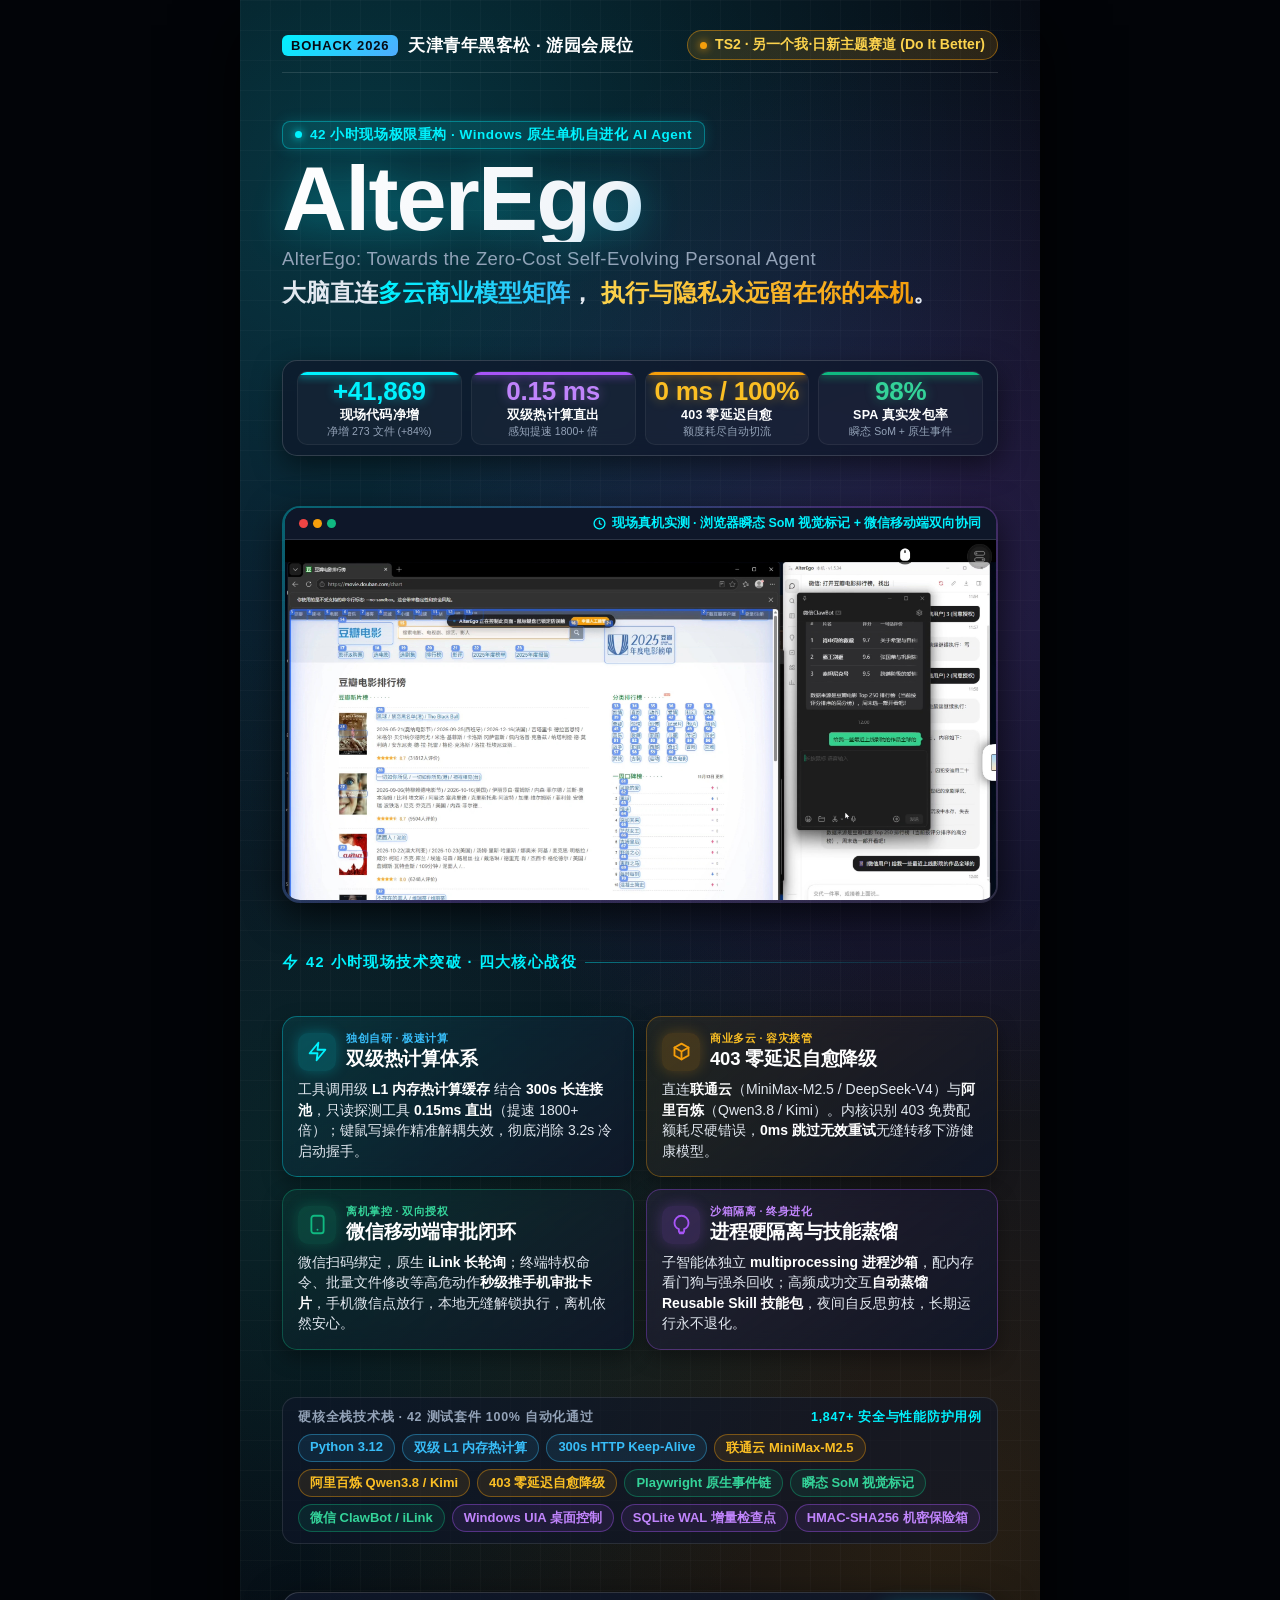
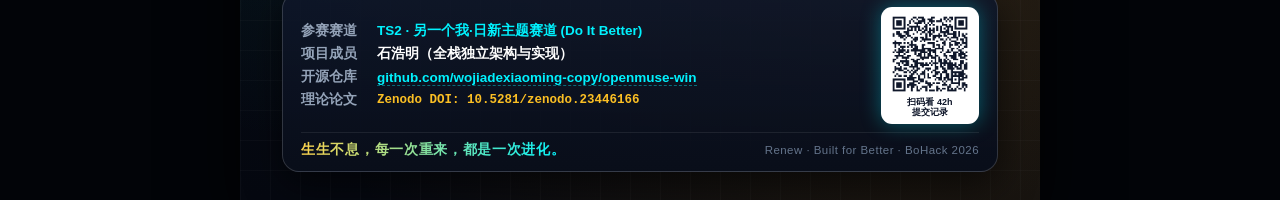
==== ui-redesign/x展架/X展架-AlterEgo.html @ 8a271704 "feat(ui): 展架主视觉替换为现场真机多窗实测图（SoM视觉标记+微信ClawBot）" ====
<!DOCTYPE html>
<html lang="zh-CN">
<head>
<meta charset="UTF-8">
<meta name="viewport" content="width=device-width, initial-scale=1">
<title>AlterEgo · BoHack 2026 X 展架（80×180cm 极客极光高亮版）</title>
<link rel="icon" href="data:image/svg+xml,<svg xmlns='http://www.w3.org/2000/svg' viewBox='0 0 24 24'><rect width='24' height='24' rx='6' fill='%2300F2FE'/><text x='12' y='17' font-size='14' font-family='sans-serif' font-weight='800' fill='%23070B14' text-anchor='middle'>A</text></svg>">
<style>
  :root {
    /* 核心夜幕与极光背景体系 */
    --bg-deep: #070B14;
    --bg-card: rgba(15, 23, 42, 0.75);
    
    /* 强冲击主题色 */
    --cyan: #00F2FE;
    --blue: #38BDF8;
    --indigo: #6366F1;
    --violet: #A855F7;
    --emerald: #10B981;
    --amber: #F59E0B;
    
    /* 文字层次 */
    --text-white: #FFFFFF;
    --text-silver: #E2E8F0;
    --text-muted: #94A3B8;
    --text-faint: #64748B;
    
    /* 边框与光效 */
    --border-glass: rgba(255, 255, 255, 0.12);
  }

  * { margin:0; padding:0; box-sizing:border-box; }
  html, body { height:100%; }
  body {
    font-family: -apple-system, BlinkMacSystemFont, "Segoe UI", "PingFang SC", "Hiragino Sans GB", "Microsoft YaHei", sans-serif;
    background: #020408;
    color: var(--text-white);
    display: flex;
    justify-content: center;
    align-items: flex-start;
    -webkit-font-smoothing: antialiased;
  }

  /* 成品标准展架尺寸：80cm × 180cm (10px/cm => 800×1800px) */
  .poster {
    width: 800px;
    height: 1800px;
    background: radial-gradient(circle at 15% 10%, rgba(0, 242, 254, 0.18) 0%, transparent 40%),
                radial-gradient(circle at 85% 32%, rgba(168, 85, 247, 0.18) 0%, transparent 40%),
                radial-gradient(circle at 12% 65%, rgba(16, 185, 129, 0.14) 0%, transparent 42%),
                radial-gradient(circle at 88% 85%, rgba(245, 158, 11, 0.14) 0%, transparent 38%),
                linear-gradient(180deg, #070B14 0%, #0B1222 35%, #080D1A 70%, #050810 100%);
    display: flex;
    flex-direction: column;
    padding: 30px 42px 28px;
    position: relative;
    overflow: hidden;
    box-shadow: 0 25px 60px rgba(0, 0, 0, 0.85);
  }

  /* 极客网格纹理底纹 */
  .poster::before {
    content: "";
    position: absolute;
    top: 0; left: 0; right: 0; bottom: 0;
    background-image: 
      linear-gradient(rgba(255, 255, 255, 0.025) 1px, transparent 1px),
      linear-gradient(90deg, rgba(255, 255, 255, 0.025) 1px, transparent 1px);
    background-size: 30px 30px;
    pointer-events: none;
    z-index: 1;
  }

  .content-layer {
    position: relative;
    z-index: 2;
    display: flex;
    flex-direction: column;
    height: 100%;
    justify-content: space-between;
  }

  /* ===== 1. 顶部活动荣誉条 ===== */
  .topbar {
    display: flex;
    justify-content: space-between;
    align-items: center;
    padding-bottom: 12px;
    border-bottom: 1px solid rgba(255, 255, 255, 0.12);
    flex: none;
  }
  .topbar .event-badge {
    display: flex;
    align-items: center;
    gap: 10px;
    flex-wrap: nowrap;
  }
  .event-logo-box {
    background: linear-gradient(135deg, #00F2FE, #4FACFE);
    color: #070B14;
    font-weight: 900;
    font-size: 13px;
    padding: 3px 9px;
    border-radius: 6px;
    letter-spacing: 0.06em;
    flex: none;
  }
  .event-name {
    font-size: 17px;
    font-weight: 700;
    color: var(--text-white);
    letter-spacing: 0.03em;
    white-space: nowrap;
  }
  .track-pill {
    display: flex;
    align-items: center;
    gap: 8px;
    background: rgba(245, 158, 11, 0.15);
    border: 1px solid rgba(245, 158, 11, 0.45);
    padding: 5px 12px;
    border-radius: 999px;
    font-size: 14px;
    font-weight: 600;
    color: #FCD34D;
    white-space: nowrap;
  }
  .track-pill .dot {
    width: 7px;
    height: 7px;
    border-radius: 50%;
    background: #F59E0B;
    box-shadow: 0 0 8px #F59E0B;
    flex: none;
  }

  /* ===== 2. Hero 醒目标题区 ===== */
  .hero {
    padding: 12px 0 8px;
    flex: none;
  }
  .tagline-eyebrow {
    display: inline-flex;
    align-items: center;
    gap: 8px;
    background: rgba(0, 242, 254, 0.12);
    border: 1px solid rgba(0, 242, 254, 0.35);
    padding: 4px 12px;
    border-radius: 8px;
    font-size: 13.5px;
    font-weight: 700;
    color: var(--cyan);
    letter-spacing: 0.04em;
    margin-bottom: 8px;
    box-shadow: 0 0 14px rgba(0, 242, 254, 0.15);
  }
  .tagline-eyebrow .pulse {
    width: 7px;
    height: 7px;
    border-radius: 50%;
    background: var(--cyan);
    box-shadow: 0 0 8px var(--cyan);
    animation: blink 2s infinite;
  }
  @keyframes blink {
    0%, 100% { opacity: 1; transform: scale(1); }
    50% { opacity: 0.4; transform: scale(0.85); }
  }

  .main-title {
    font-size: 90px;
    font-weight: 900;
    line-height: 0.95;
    letter-spacing: -0.02em;
    background: linear-gradient(135deg, #FFFFFF 0%, #F1F5F9 45%, #38BDF8 75%, #00F2FE 100%);
    -webkit-background-clip: text;
    -webkit-text-fill-color: transparent;
    filter: drop-shadow(0 4px 18px rgba(0, 242, 254, 0.30));
  }
  .subtitle-en {
    margin-top: 6px;
    font-size: 18.5px;
    color: var(--text-muted);
    font-weight: 500;
    letter-spacing: 0.02em;
  }
  .hero-claim {
    margin-top: 8px;
    font-size: 23.5px;
    line-height: 1.35;
    font-weight: 700;
    color: var(--text-silver);
  }
  .hero-claim strong {
    background: linear-gradient(90deg, #00F2FE, #38BDF8);
    -webkit-background-clip: text;
    -webkit-text-fill-color: transparent;
  }
  .hero-claim em {
    font-style: normal;
    background: linear-gradient(90deg, #FCD34D, #F59E0B);
    -webkit-background-clip: text;
    -webkit-text-fill-color: transparent;
  }

  /* ===== 3. 42小时核心硬核指标看板 (DO IT BETTER) ===== */
  .metric-board {
    margin: 6px 0 12px;
    background: rgba(15, 23, 42, 0.70);
    backdrop-filter: blur(12px);
    border: 1px solid rgba(255, 255, 255, 0.15);
    border-radius: 15px;
    padding: 10px 14px;
    display: grid;
    grid-template-columns: repeat(4, 1fr);
    gap: 9px;
    box-shadow: 0 10px 28px rgba(0, 0, 0, 0.5);
    flex: none;
  }
  .metric-item {
    display: flex;
    flex-direction: column;
    align-items: center;
    text-align: center;
    padding: 5px 3px;
    border-radius: 10px;
    background: rgba(255, 255, 255, 0.03);
    border: 1px solid rgba(255, 255, 255, 0.06);
    position: relative;
    overflow: hidden;
  }
  .metric-item::before {
    content: "";
    position: absolute;
    top: 0; left: 0; right: 0; height: 3px;
  }
  .metric-item.c1::before { background: var(--cyan); box-shadow: 0 0 10px var(--cyan); }
  .metric-item.c2::before { background: var(--violet); box-shadow: 0 0 10px var(--violet); }
  .metric-item.c3::before { background: var(--amber); box-shadow: 0 0 10px var(--amber); }
  .metric-item.c4::before { background: var(--emerald); box-shadow: 0 0 10px var(--emerald); }

  .metric-val {
    font-size: 26px;
    font-weight: 900;
    line-height: 1.1;
    letter-spacing: -0.01em;
  }
  .metric-item.c1 .metric-val { color: #00F2FE; text-shadow: 0 0 12px rgba(0,242,254,0.4); }
  .metric-item.c2 .metric-val { color: #C084FC; text-shadow: 0 0 12px rgba(192,132,252,0.4); }
  .metric-item.c3 .metric-val { color: #FBBF24; text-shadow: 0 0 12px rgba(251,191,36,0.4); }
  .metric-item.c4 .metric-val { color: #34D399; text-shadow: 0 0 12px rgba(52,211,153,0.4); }

  .metric-lbl {
    font-size: 12.5px;
    font-weight: 700;
    color: var(--text-white);
    margin-top: 2px;
    letter-spacing: 0.02em;
  }
  .metric-sub {
    font-size: 10.5px;
    color: var(--text-muted);
    margin-top: 1px;
  }

  /* ===== 4. 高保真真机实测工作台展区 ===== */
  .shot-wrap {
    margin: 2px 0 14px;
    background: linear-gradient(135deg, rgba(0, 242, 254, 0.3) 0%, rgba(168, 85, 247, 0.25) 50%, rgba(255, 255, 255, 0.10) 100%);
    border-radius: 18px;
    padding: 2.5px;
    box-shadow: 0 12px 36px rgba(0, 0, 0, 0.7);
    flex: none;
  }
  .shot-inner {
    background: #090E1D;
    border-radius: 15px;
    overflow: hidden;
    position: relative;
  }
  .shot-header {
    background: rgba(15, 23, 42, 0.96);
    padding: 7px 14px;
    display: flex;
    justify-content: space-between;
    align-items: center;
    border-bottom: 1px solid rgba(255, 255, 255, 0.12);
  }
  .shot-dots {
    display: flex;
    gap: 5px;
  }
  .shot-dot {
    width: 9px;
    height: 9px;
    border-radius: 50%;
  }
  .shot-dot.r { background: #EF4444; }
  .shot-dot.y { background: #F59E0B; }
  .shot-dot.g { background: #10B981; }
  .shot-status-badge {
    font-size: 12.5px;
    font-weight: 700;
    color: var(--cyan);
    display: flex;
    align-items: center;
    gap: 6px;
  }
  .shot-img {
    width: 100%;
    max-height: 360px;
    object-fit: cover;
    object-position: center top;
    display: block;
  }

  /* ===== 5. 核心四大能力矩阵（多色彩高对比高亮卡片） ===== */
  .section-tag {
    font-size: 14.5px;
    font-weight: 800;
    color: var(--cyan);
    letter-spacing: 0.10em;
    text-transform: uppercase;
    display: flex;
    align-items: center;
    gap: 8px;
    margin-bottom: 9px;
    flex: none;
  }
  .section-tag::after {
    content: "";
    flex: 1;
    height: 1px;
    background: linear-gradient(90deg, rgba(0, 242, 254, 0.4), transparent);
  }

  .grid {
    display: grid;
    grid-template-columns: 1fr 1fr;
    gap: 12px;
    margin-bottom: 12px;
    flex: none;
  }
  .card {
    background: var(--bg-card);
    backdrop-filter: blur(10px);
    border-radius: 15px;
    padding: 15px 15px;
    display: flex;
    flex-direction: column;
    position: relative;
    border: 1px solid var(--border-glass);
    box-shadow: 0 8px 20px rgba(0, 0, 0, 0.35);
  }
  
  /* 四大卡片独立专属光效与强调色 */
  .card.card-cyan {
    border-color: rgba(0, 242, 254, 0.35);
    background: linear-gradient(145deg, rgba(0, 242, 254, 0.08) 0%, rgba(15, 23, 42, 0.85) 100%);
  }
  .card.card-amber {
    border-color: rgba(245, 158, 11, 0.35);
    background: linear-gradient(145deg, rgba(245, 158, 11, 0.08) 0%, rgba(15, 23, 42, 0.85) 100%);
  }
  .card.card-emerald {
    border-color: rgba(16, 185, 129, 0.35);
    background: linear-gradient(145deg, rgba(16, 185, 129, 0.08) 0%, rgba(15, 23, 42, 0.85) 100%);
  }
  .card.card-violet {
    border-color: rgba(168, 85, 247, 0.35);
    background: linear-gradient(145deg, rgba(168, 85, 247, 0.08) 0%, rgba(15, 23, 42, 0.85) 100%);
  }

  .card-top {
    display: flex;
    align-items: center;
    gap: 10px;
    margin-bottom: 8px;
  }
  .card-icon {
    width: 38px;
    height: 38px;
    border-radius: 10px;
    display: flex;
    align-items: center;
    justify-content: center;
    flex: none;
  }
  .card.card-cyan .card-icon {
    background: rgba(0, 242, 254, 0.16);
    box-shadow: 0 0 14px rgba(0, 242, 254, 0.25);
  }
  .card.card-cyan .card-icon svg { stroke: #00F2FE; }

  .card.card-amber .card-icon {
    background: rgba(245, 158, 11, 0.16);
    box-shadow: 0 0 14px rgba(245, 158, 11, 0.25);
  }
  .card.card-amber .card-icon svg { stroke: #F59E0B; }

  .card.card-emerald .card-icon {
    background: rgba(16, 185, 129, 0.16);
    box-shadow: 0 0 14px rgba(16, 185, 129, 0.25);
  }
  .card.card-emerald .card-icon svg { stroke: #10B981; }

  .card.card-violet .card-icon {
    background: rgba(168, 85, 247, 0.16);
    box-shadow: 0 0 14px rgba(168, 85, 247, 0.25);
  }
  .card.card-violet .card-icon svg { stroke: #A855F7; }

  .card-icon svg {
    width: 21px;
    height: 21px;
    fill: none;
    stroke-width: 2.1;
    stroke-linecap: round;
    stroke-linejoin: round;
  }

  .card-titles {
    display: flex;
    flex-direction: column;
  }
  .card-badge {
    font-size: 10.5px;
    font-weight: 800;
    letter-spacing: 0.05em;
    text-transform: uppercase;
  }
  .card.card-cyan .card-badge { color: #38BDF8; }
  .card.card-amber .card-badge { color: #FBBF24; }
  .card.card-emerald .card-badge { color: #34D399; }
  .card.card-violet .card-badge { color: #C084FC; }

  .card h3 {
    font-size: 18.5px;
    font-weight: 800;
    color: var(--text-white);
    letter-spacing: -0.01em;
  }
  .card p {
    font-size: 14px;
    line-height: 1.46;
    color: var(--text-silver);
  }
  .card p b {
    color: var(--text-white);
    font-weight: 700;
  }

  /* ===== 6. 技术栈多彩微徽章 ===== */
  .stack-box {
    background: rgba(15, 23, 42, 0.60);
    border: 1px solid rgba(255, 255, 255, 0.10);
    border-radius: 14px;
    padding: 11px 15px;
    margin-bottom: 12px;
    flex: none;
  }
  .stack-header {
    font-size: 12.5px;
    font-weight: 700;
    color: var(--text-muted);
    letter-spacing: 0.06em;
    margin-bottom: 8px;
    display: flex;
    justify-content: space-between;
  }
  .stack-header span.tech-highlight {
    color: var(--cyan);
    font-weight: 800;
  }
  .chips {
    display: flex;
    flex-wrap: wrap;
    gap: 7px;
  }
  .chip {
    font-size: 13px;
    font-weight: 700;
    padding: 4px 11px;
    border-radius: 999px;
    border: 1px solid rgba(255, 255, 255, 0.12);
    background: rgba(255, 255, 255, 0.04);
    color: var(--text-silver);
  }
  .chip.c-blue { border-color: rgba(56,189,248,0.4); background: rgba(56,189,248,0.1); color: #38BDF8; }
  .chip.c-amber { border-color: rgba(245,158,11,0.4); background: rgba(245,158,11,0.1); color: #FBBF24; }
  .chip.c-green { border-color: rgba(16,185,129,0.4); background: rgba(16,185,129,0.1); color: #34D399; }
  .chip.c-purple { border-color: rgba(168,85,247,0.4); background: rgba(168,85,247,0.1); color: #C084FC; }

  /* ===== 7. 底部展台信息与现场扫码区 ===== */
  .footer {
    background: linear-gradient(180deg, rgba(15, 23, 42, 0.88) 0%, rgba(9, 14, 26, 0.98) 100%);
    border: 1px solid rgba(255, 255, 255, 0.16);
    border-radius: 17px;
    padding: 14px 18px 12px;
    box-shadow: 0 12px 36px rgba(0, 0, 0, 0.6);
    flex: none;
  }
  .footer-body {
    display: flex;
    justify-content: space-between;
    align-items: center;
    gap: 16px;
  }
  .footer-meta {
    flex: 1;
    display: flex;
    flex-direction: column;
    gap: 5px;
  }
  .meta-row {
    display: flex;
    align-items: center;
    font-size: 13.5px;
  }
  .meta-k {
    width: 76px;
    color: var(--text-muted);
    font-weight: 600;
  }
  .meta-v {
    color: var(--text-white);
    font-weight: 700;
  }
  .meta-v.highlight {
    color: var(--cyan);
  }
  .meta-v a {
    color: var(--cyan);
    text-decoration: none;
    border-bottom: 1px dashed rgba(0, 242, 254, 0.4);
  }
  .meta-v.paper {
    font-family: monospace;
    font-size: 12.5px;
    color: #FBBF24;
  }

  .qr-box {
    width: 98px;
    display: flex;
    flex-direction: column;
    align-items: center;
    background: #FFFFFF;
    padding: 6px;
    border-radius: 11px;
    box-shadow: 0 0 20px rgba(0, 242, 254, 0.35);
    flex: none;
  }
  .qr-box img {
    width: 82px;
    height: 82px;
    display: block;
    object-fit: contain;
  }
  .qr-box span {
    font-size: 9px;
    color: #0F172A;
    font-weight: 800;
    margin-top: 3px;
    text-align: center;
    line-height: 1.1;
  }

  .slogan-banner {
    margin-top: 8px;
    padding-top: 8px;
    border-top: 1px solid rgba(255, 255, 255, 0.08);
    display: flex;
    justify-content: space-between;
    align-items: center;
  }
  .slogan-cn {
    font-size: 14px;
    font-weight: 800;
    background: linear-gradient(90deg, #FCD34D, #00F2FE);
    -webkit-background-clip: text;
    -webkit-text-fill-color: transparent;
    letter-spacing: 0.05em;
  }
  .slogan-en {
    color: var(--text-faint);
    font-size: 11.5px;
    font-weight: 500;
    letter-spacing: 0.04em;
  }

  /* ===== 打印与高精度导出 (80×180cm) ===== */
  @page {
    size: 80cm 180cm;
    margin: 0;
  }
  @media print {
    body { background: #070B14; }
    .poster {
      width: 80cm;
      height: 180cm;
      box-shadow: none;
      -webkit-print-color-adjust: exact;
      print-color-adjust: exact;
    }
  }
</style>
</head>
<body>

  <main class="poster">
    <div class="content-layer">

      <!-- 1. 顶部活动荣誉条 -->
      <header class="topbar">
        <div class="event-badge">
          <div class="event-logo-box">BOHACK 2026</div>
          <div class="event-name">天津青年黑客松 · 游园会展位</div>
        </div>
        <div class="track-pill">
          <div class="dot"></div>
          <span>TS2 · 另一个我·日新主题赛道 (Do It Better)</span>
        </div>
      </header>

      <!-- 2. Hero 标题与强定位区 -->
      <section class="hero">
        <div class="tagline-eyebrow">
          <div class="pulse"></div>
          <span>42 小时现场极限重构 · Windows 原生单机自进化 AI Agent</span>
        </div>
        <h1 class="main-title">AlterEgo</h1>
        <div class="subtitle-en">AlterEgo: Towards the Zero-Cost Self-Evolving Personal Agent</div>
        <p class="hero-claim">
          大脑直连<strong>多云商业模型矩阵</strong>，
          <em>执行与隐私永远留在你的本机</em>。
        </p>
      </section>

      <!-- 3. 42小时核心硬核指标看板 (DO IT BETTER 核心成果) -->
      <section class="metric-board">
        <div class="metric-item c1">
          <div class="metric-val">+41,869</div>
          <div class="metric-lbl">现场代码净增</div>
          <div class="metric-sub">净增 273 文件 (+84%)</div>
        </div>
        <div class="metric-item c2">
          <div class="metric-val">0.15 ms</div>
          <div class="metric-lbl">双级热计算直出</div>
          <div class="metric-sub">感知提速 1800+ 倍</div>
        </div>
        <div class="metric-item c3">
          <div class="metric-val">0 ms / 100%</div>
          <div class="metric-lbl">403 零延迟自愈</div>
          <div class="metric-sub">额度耗尽自动切流</div>
        </div>
        <div class="metric-item c4">
          <div class="metric-val">98%</div>
          <div class="metric-lbl">SPA 真实发包率</div>
          <div class="metric-sub">瞬态 SoM + 原生事件</div>
        </div>
      </section>

      <!-- 4. 高保真真机实测工作台展区（用户指定真机实测大图） -->
      <section class="shot-wrap">
        <div class="shot-inner">
          <div class="shot-header">
            <div class="shot-dots">
              <div class="shot-dot r"></div>
              <div class="shot-dot y"></div>
              <div class="shot-dot g"></div>
            </div>
            <div class="shot-status-badge">
              <svg width="13" height="13" viewBox="0 0 24 24" fill="none" stroke="currentColor" stroke-width="2.5"><circle cx="12" cy="12" r="10"/><path d="M12 6v6l4 2"/></svg>
              <span>现场真机实测 · 浏览器瞬态 SoM 视觉标记 + 微信移动端双向协同</span>
            </div>
          </div>
          <img class="shot-img" src="assets/live_demo.jpg" alt="AlterEgo 现场真机实测录屏：浏览器 SoM 视觉标记与微信协同">
        </div>
      </section>

      <!-- 5. 核心四大能力矩阵（多色彩高对比高亮卡片） -->
      <div class="section-tag">
        <svg width="16" height="16" viewBox="0 0 24 24" fill="none" stroke="currentColor" stroke-width="2.5"><polygon points="13 2 3 14 12 14 11 22 21 10 12 10 13 2"/></svg>
        <span>42 小时现场技术突破 · 四大核心战役</span>
      </div>

      <section class="grid">
        <!-- 卡片 1：极速青蓝 (双级热计算体系) -->
        <div class="card card-cyan">
          <div class="card-top">
            <div class="card-icon">
              <svg viewBox="0 0 24 24"><polygon points="13 2 3 14 12 14 11 22 21 10 12 10 13 2"/></svg>
            </div>
            <div class="card-titles">
              <span class="card-badge">独创自研 · 极速计算</span>
              <h3>双级热计算体系</h3>
            </div>
          </div>
          <p>
            工具调用级 <b>L1 内存热计算缓存</b> 结合 <b>300s 长连接池</b>，只读探测工具 <b>0.15ms 直出</b>（提速 1800+ 倍）；键鼠写操作精准解耦失效，彻底消除 3.2s 冷启动握手。
          </p>
        </div>

        <!-- 卡片 2：琥珀金橙 (多云协同与403自愈) -->
        <div class="card card-amber">
          <div class="card-top">
            <div class="card-icon">
              <svg viewBox="0 0 24 24"><path d="M12 3l8 4.5v9L12 21l-8-4.5v-9L12 3z"/><path d="M12 12l8-4.5M12 12v9M12 12L4 7.5"/></svg>
            </div>
            <div class="card-titles">
              <span class="card-badge">商业多云 · 容灾接管</span>
              <h3>403 零延迟自愈降级</h3>
            </div>
          </div>
          <p>
            直连<b>联通云</b>（MiniMax-M2.5 / DeepSeek-V4）与<b>阿里百炼</b>（Qwen3.8 / Kimi）。内核识别 403 免费配额耗尽硬错误，<b>0ms 跳过无效重试</b>无缝转移下游健康模型。
          </p>
        </div>

        <!-- 卡片 3：翡翠明绿 (微信 ClawBot 移动端审批闭环) -->
        <div class="card card-emerald">
          <div class="card-top">
            <div class="card-icon">
              <svg viewBox="0 0 24 24"><rect x="5" y="2" width="14" height="20" rx="3"/><line x1="12" y1="18" x2="12.01" y2="18"/></svg>
            </div>
            <div class="card-titles">
              <span class="card-badge">离机掌控 · 双向授权</span>
              <h3>微信移动端审批闭环</h3>
            </div>
          </div>
          <p>
            微信扫码绑定，原生 <b>iLink 长轮询</b>；终端特权命令、批量文件修改等高危动作<b>秒级推手机审批卡片</b>，手机微信点放行，本地无缝解锁执行，离机依然安心。
          </p>
        </div>

        <!-- 卡片 4：极光霓紫 (沙箱硬隔离与自进化) -->
        <div class="card card-violet">
          <div class="card-top">
            <div class="card-icon">
              <svg viewBox="0 0 24 24"><path d="M12 2a8 8 0 0 0-8 8c0 3.3 2 6.2 5 7.4V20a1 1 0 0 0 1 1h4a1 1 0 0 0 1-1v-2.6c3-1.2 5-4.1 5-7.4a8 8 0 0 0-8-8z"/><line x1="10" y1="22" x2="14" y2="22"/></svg>
            </div>
            <div class="card-titles">
              <span class="card-badge">沙箱隔离 · 终身进化</span>
              <h3>进程硬隔离与技能蒸馏</h3>
            </div>
          </div>
          <p>
            子智能体独立 <b>multiprocessing 进程沙箱</b>，配内存看门狗与强杀回收；高频成功交互<b>自动蒸馏 Reusable Skill 技能包</b>，夜间自反思剪枝，长期运行永不退化。
          </p>
        </div>
      </section>

      <!-- 6. 技术栈微徽章体系 -->
      <section class="stack-box">
        <div class="stack-header">
          <span>硬核全栈技术栈 · 42 测试套件 100% 自动化通过</span>
          <span class="tech-highlight">1,847+ 安全与性能防护用例</span>
        </div>
        <div class="chips">
          <span class="chip c-blue">Python 3.12</span>
          <span class="chip c-blue">双级 L1 内存热计算</span>
          <span class="chip c-blue">300s HTTP Keep-Alive</span>
          <span class="chip c-amber">联通云 MiniMax-M2.5</span>
          <span class="chip c-amber">阿里百炼 Qwen3.8 / Kimi</span>
          <span class="chip c-amber">403 零延迟自愈降级</span>
          <span class="chip c-green">Playwright 原生事件链</span>
          <span class="chip c-green">瞬态 SoM 视觉标记</span>
          <span class="chip c-green">微信 ClawBot / iLink</span>
          <span class="chip c-purple">Windows UIA 桌面控制</span>
          <span class="chip c-purple">SQLite WAL 增量检查点</span>
          <span class="chip c-purple">HMAC-SHA256 机密保险箱</span>
        </div>
      </section>

      <!-- 7. 底部展台信息与现场扫码区 -->
      <footer class="footer">
        <div class="footer-body">
          <div class="footer-meta">
            <div class="meta-row">
              <div class="meta-k">参赛赛道</div>
              <div class="meta-v highlight">TS2 · 另一个我·日新主题赛道 (Do It Better)</div>
            </div>
            <div class="meta-row">
              <div class="meta-k">项目成员</div>
              <div class="meta-v">石浩明（全栈独立架构与实现）</div>
            </div>
            <div class="meta-row">
              <div class="meta-k">开源仓库</div>
              <div class="meta-v"><a href="https://github.com/wojiadexiaoming-copy/openmuse-win">github.com/wojiadexiaoming-copy/openmuse-win</a></div>
            </div>
            <div class="meta-row">
              <div class="meta-k">理论论文</div>
              <div class="meta-v paper">Zenodo DOI: 10.5281/zenodo.23446166</div>
            </div>
          </div>

          <!-- 评委与现场观众扫码直达 -->
          <div class="qr-box">
            <img src="assets/repo_qr.png" alt="GitHub 仓库二维码">
            <span>扫码看 42h<br>提交记录</span>
          </div>
        </div>

        <div class="slogan-banner">
          <div class="slogan-cn">生生不息，每一次重来，都是一次进化。</div>
          <div class="slogan-en">Renew · Built for Better · BoHack 2026</div>
        </div>
      </footer>

    </div>
  </main>

</body>
</html>
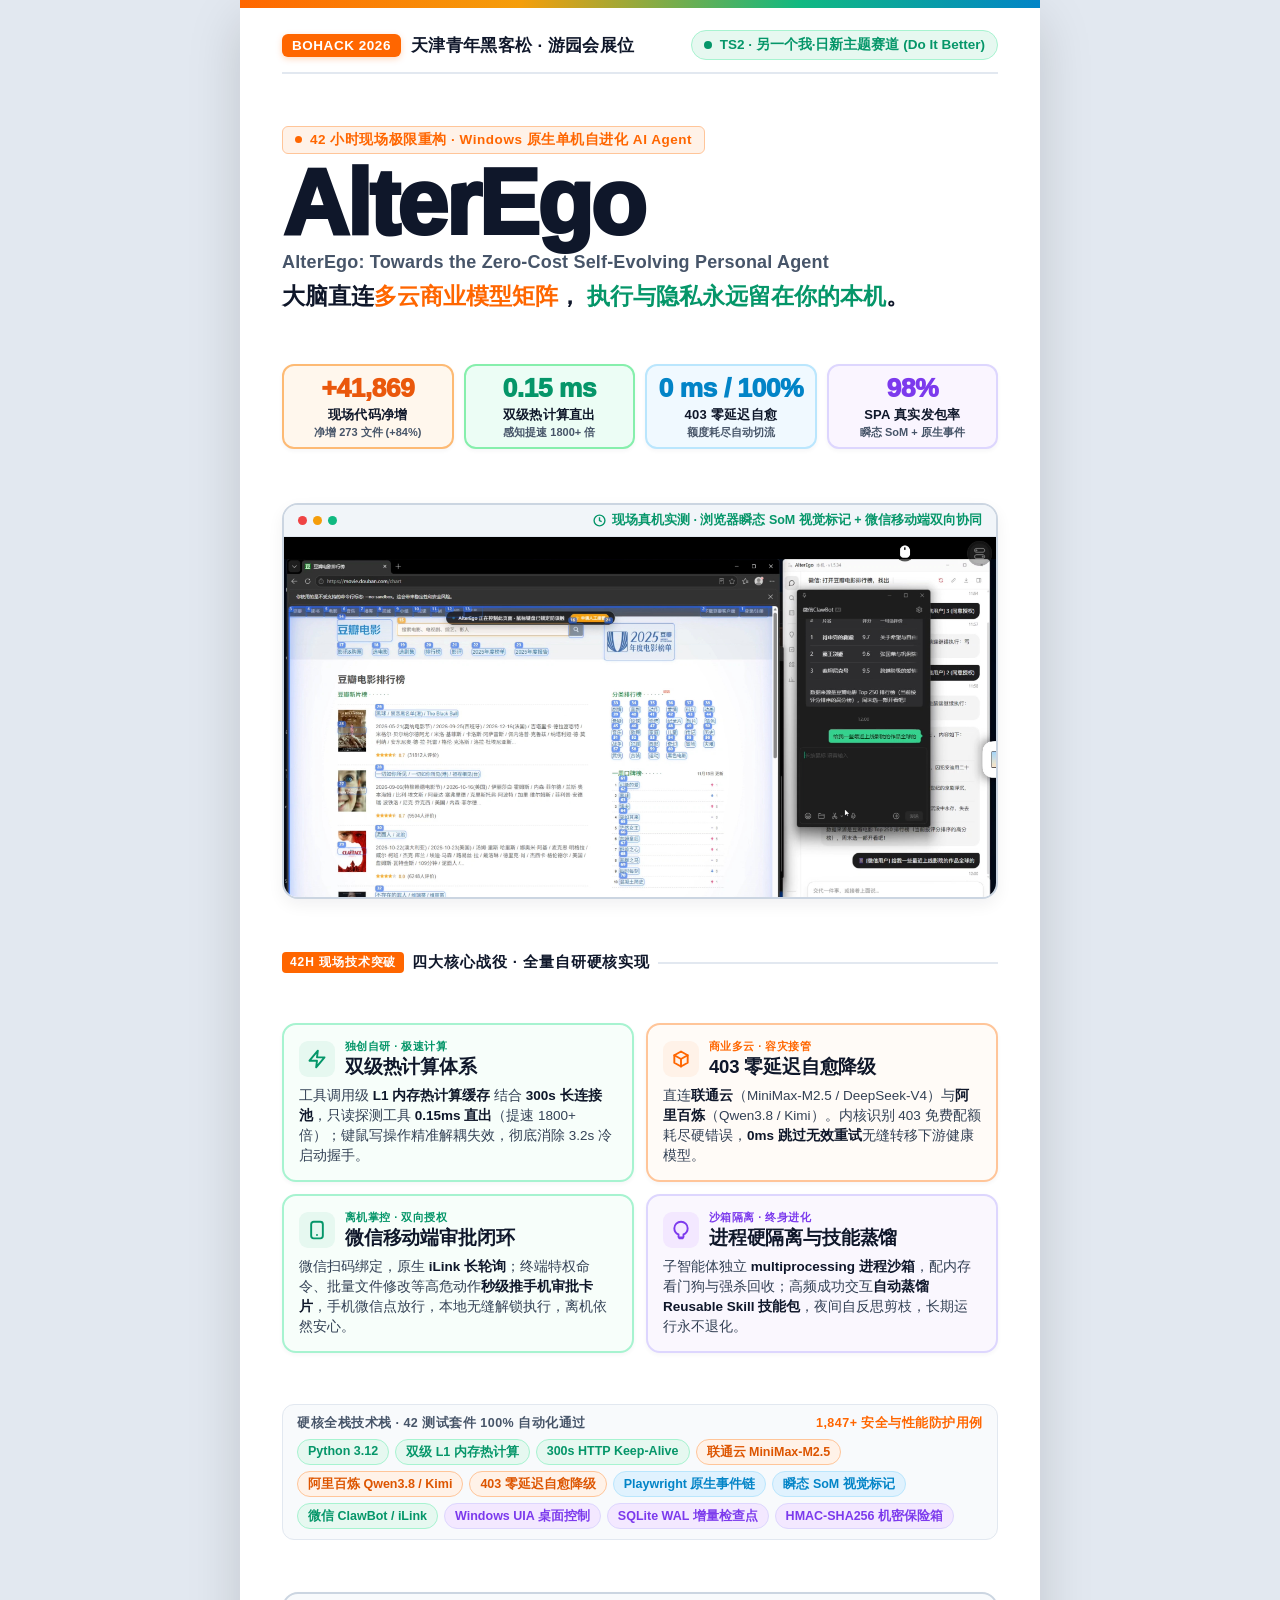
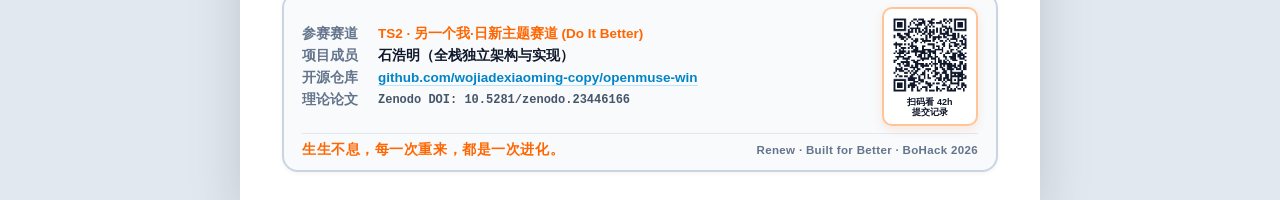
==== commit 8e908352: "feat(ui): 展架重构为纯白底+现场同款亮橙/亮绿高对比明亮配色" ====
--- a/ui-redesign/x展架/X展架-AlterEgo.html
+++ b/ui-redesign/x展架/X展架-AlterEgo.html
@@ -3,38 +3,54 @@
 <head>
 <meta charset="UTF-8">
 <meta name="viewport" content="width=device-width, initial-scale=1">
-<title>AlterEgo · BoHack 2026 X 展架（80×180cm 极客极光高亮版）</title>
-<link rel="icon" href="data:image/svg+xml,<svg xmlns='http://www.w3.org/2000/svg' viewBox='0 0 24 24'><rect width='24' height='24' rx='6' fill='%2300F2FE'/><text x='12' y='17' font-size='14' font-family='sans-serif' font-weight='800' fill='%23070B14' text-anchor='middle'>A</text></svg>">
+<title>AlterEgo · BoHack 2026 X 展架（80×180cm 活力亮色现场展位版）</title>
+<link rel="icon" href="data:image/svg+xml,<svg xmlns='http://www.w3.org/2000/svg' viewBox='0 0 24 24'><rect width='24' height='24' rx='6' fill='%23FF6B00'/><text x='12' y='17' font-size='14' font-family='sans-serif' font-weight='800' fill='white' text-anchor='middle'>A</text></svg>">
 <style>
   :root {
-    /* 核心夜幕与极光背景体系 */
-    --bg-deep: #070B14;
-    --bg-card: rgba(15, 23, 42, 0.75);
+    /* 现场展位活力配色体系（白底 + 亮绿 + 亮橙 + 极高对比度） */
+    --bg-page: #F8FAFC;
+    --bg-card: #FFFFFF;
     
-    /* 强冲击主题色 */
-    --cyan: #00F2FE;
-    --blue: #38BDF8;
-    --indigo: #6366F1;
-    --violet: #A855F7;
-    --emerald: #10B981;
-    --amber: #F59E0B;
+    /* 核心主打色：亮橙 & 亮绿 */
+    --orange: #FF6600;
+    --orange-dark: #DD5500;
+    --orange-soft: #FFF2E8;
+    --orange-border: #FFC599;
     
-    /* 文字层次 */
-    --text-white: #FFFFFF;
-    --text-silver: #E2E8F0;
-    --text-muted: #94A3B8;
-    --text-faint: #64748B;
+    --green: #059669;
+    --green-bright: #10B981;
+    --green-soft: #E6F8F0;
+    --green-border: #A7F3D0;
     
-    /* 边框与光效 */
-    --border-glass: rgba(255, 255, 255, 0.12);
+    --blue: #0284C7;
+    --blue-soft: #E0F2FE;
+    --blue-border: #BAE6FD;
+    
+    --purple: #7C3AED;
+    --purple-soft: #F3E8FF;
+    --purple-border: #DDD6FE;
+    
+    /* 文字对比 */
+    --text-title: #0F172A;
+    --text-body: #334155;
+    --text-secondary: #475569;
+    --text-muted: #64748B;
+    --text-faint: #94A3B8;
+    
+    /* 边框与投影 */
+    --border-light: #E2E8F0;
+    --border-card: #CBD5E1;
+    --shadow-sm: 0 2px 4px rgba(15, 23, 42, 0.04);
+    --shadow-md: 0 6px 16px rgba(15, 23, 42, 0.06);
+    --shadow-lg: 0 12px 28px rgba(15, 23, 42, 0.09);
   }
 
   * { margin:0; padding:0; box-sizing:border-box; }
   html, body { height:100%; }
   body {
     font-family: -apple-system, BlinkMacSystemFont, "Segoe UI", "PingFang SC", "Hiragino Sans GB", "Microsoft YaHei", sans-serif;
-    background: #020408;
-    color: var(--text-white);
+    background: #E2E8F0;
+    color: var(--text-title);
     display: flex;
     justify-content: center;
     align-items: flex-start;
@@ -45,30 +61,23 @@
   .poster {
     width: 800px;
     height: 1800px;
-    background: radial-gradient(circle at 15% 10%, rgba(0, 242, 254, 0.18) 0%, transparent 40%),
-                radial-gradient(circle at 85% 32%, rgba(168, 85, 247, 0.18) 0%, transparent 40%),
-                radial-gradient(circle at 12% 65%, rgba(16, 185, 129, 0.14) 0%, transparent 42%),
-                radial-gradient(circle at 88% 85%, rgba(245, 158, 11, 0.14) 0%, transparent 38%),
-                linear-gradient(180deg, #070B14 0%, #0B1222 35%, #080D1A 70%, #050810 100%);
+    background: #FFFFFF;
     display: flex;
     flex-direction: column;
     padding: 30px 42px 28px;
     position: relative;
     overflow: hidden;
-    box-shadow: 0 25px 60px rgba(0, 0, 0, 0.85);
-  }
-
-  /* 极客网格纹理底纹 */
+    box-shadow: 0 20px 50px rgba(0, 0, 0, 0.15);
+  }
+
+  /* 顶部与底部的明快活力几何色彩饰条 */
   .poster::before {
     content: "";
     position: absolute;
-    top: 0; left: 0; right: 0; bottom: 0;
-    background-image: 
-      linear-gradient(rgba(255, 255, 255, 0.025) 1px, transparent 1px),
-      linear-gradient(90deg, rgba(255, 255, 255, 0.025) 1px, transparent 1px);
-    background-size: 30px 30px;
-    pointer-events: none;
-    z-index: 1;
+    top: 0; left: 0; right: 0;
+    height: 8px;
+    background: linear-gradient(90deg, #FF6600 0%, #F59E0B 35%, #10B981 70%, #0284C7 100%);
+    z-index: 10;
   }
 
   .content-layer {
@@ -80,141 +89,121 @@
     justify-content: space-between;
   }
 
-  /* ===== 1. 顶部活动荣誉条 ===== */
+  /* ===== 1. 顶部活动条（完全对齐现场展会风格） ===== */
   .topbar {
     display: flex;
     justify-content: space-between;
     align-items: center;
     padding-bottom: 12px;
-    border-bottom: 1px solid rgba(255, 255, 255, 0.12);
+    border-bottom: 2px solid var(--border-light);
     flex: none;
   }
   .topbar .event-badge {
     display: flex;
     align-items: center;
     gap: 10px;
-    flex-wrap: nowrap;
   }
   .event-logo-box {
-    background: linear-gradient(135deg, #00F2FE, #4FACFE);
-    color: #070B14;
+    background: var(--orange);
+    color: #FFFFFF;
     font-weight: 900;
-    font-size: 13px;
-    padding: 3px 9px;
+    font-size: 13.5px;
+    padding: 4px 10px;
     border-radius: 6px;
-    letter-spacing: 0.06em;
-    flex: none;
+    letter-spacing: 0.04em;
+    box-shadow: 0 2px 6px rgba(255, 102, 0, 0.25);
   }
   .event-name {
     font-size: 17px;
-    font-weight: 700;
-    color: var(--text-white);
-    letter-spacing: 0.03em;
+    font-weight: 800;
+    color: var(--text-title);
+    letter-spacing: 0.02em;
     white-space: nowrap;
   }
   .track-pill {
     display: flex;
     align-items: center;
     gap: 8px;
-    background: rgba(245, 158, 11, 0.15);
-    border: 1px solid rgba(245, 158, 11, 0.45);
+    background: var(--green-soft);
+    border: 1.5px solid var(--green-border);
     padding: 5px 12px;
     border-radius: 999px;
-    font-size: 14px;
-    font-weight: 600;
-    color: #FCD34D;
+    font-size: 13.5px;
+    font-weight: 800;
+    color: var(--green);
     white-space: nowrap;
   }
   .track-pill .dot {
+    width: 8px;
+    height: 8px;
+    border-radius: 50%;
+    background: var(--green);
+    flex: none;
+  }
+
+  /* ===== 2. Hero 标题区（大字、高对比度） ===== */
+  .hero {
+    padding: 10px 0 6px;
+    flex: none;
+  }
+  .tagline-eyebrow {
+    display: inline-flex;
+    align-items: center;
+    gap: 8px;
+    background: var(--orange-soft);
+    border: 1.5px solid var(--orange-border);
+    padding: 4px 12px;
+    border-radius: 6px;
+    font-size: 13.5px;
+    font-weight: 800;
+    color: var(--orange);
+    letter-spacing: 0.04em;
+    margin-bottom: 6px;
+  }
+  .tagline-eyebrow .badge-dot {
     width: 7px;
     height: 7px;
     border-radius: 50%;
-    background: #F59E0B;
-    box-shadow: 0 0 8px #F59E0B;
-    flex: none;
-  }
-
-  /* ===== 2. Hero 醒目标题区 ===== */
-  .hero {
-    padding: 12px 0 8px;
-    flex: none;
-  }
-  .tagline-eyebrow {
-    display: inline-flex;
-    align-items: center;
-    gap: 8px;
-    background: rgba(0, 242, 254, 0.12);
-    border: 1px solid rgba(0, 242, 254, 0.35);
-    padding: 4px 12px;
-    border-radius: 8px;
-    font-size: 13.5px;
-    font-weight: 700;
-    color: var(--cyan);
-    letter-spacing: 0.04em;
-    margin-bottom: 8px;
-    box-shadow: 0 0 14px rgba(0, 242, 254, 0.15);
-  }
-  .tagline-eyebrow .pulse {
-    width: 7px;
-    height: 7px;
-    border-radius: 50%;
-    background: var(--cyan);
-    box-shadow: 0 0 8px var(--cyan);
-    animation: blink 2s infinite;
-  }
-  @keyframes blink {
-    0%, 100% { opacity: 1; transform: scale(1); }
-    50% { opacity: 0.4; transform: scale(0.85); }
+    background: var(--orange);
   }
 
   .main-title {
-    font-size: 90px;
-    font-weight: 900;
+    font-size: 92px;
+    font-weight: 950;
     line-height: 0.95;
-    letter-spacing: -0.02em;
-    background: linear-gradient(135deg, #FFFFFF 0%, #F1F5F9 45%, #38BDF8 75%, #00F2FE 100%);
-    -webkit-background-clip: text;
-    -webkit-text-fill-color: transparent;
-    filter: drop-shadow(0 4px 18px rgba(0, 242, 254, 0.30));
+    letter-spacing: -0.03em;
+    color: var(--text-title);
   }
   .subtitle-en {
-    margin-top: 6px;
-    font-size: 18.5px;
-    color: var(--text-muted);
-    font-weight: 500;
-    letter-spacing: 0.02em;
+    margin-top: 5px;
+    font-size: 18px;
+    color: var(--text-secondary);
+    font-weight: 600;
+    letter-spacing: 0.01em;
   }
   .hero-claim {
     margin-top: 8px;
-    font-size: 23.5px;
+    font-size: 23px;
     line-height: 1.35;
-    font-weight: 700;
-    color: var(--text-silver);
+    font-weight: 800;
+    color: var(--text-title);
   }
   .hero-claim strong {
-    background: linear-gradient(90deg, #00F2FE, #38BDF8);
-    -webkit-background-clip: text;
-    -webkit-text-fill-color: transparent;
+    color: var(--orange);
+    font-weight: 900;
   }
   .hero-claim em {
     font-style: normal;
-    background: linear-gradient(90deg, #FCD34D, #F59E0B);
-    -webkit-background-clip: text;
-    -webkit-text-fill-color: transparent;
-  }
-
-  /* ===== 3. 42小时核心硬核指标看板 (DO IT BETTER) ===== */
+    color: var(--green);
+    font-weight: 900;
+  }
+
+  /* ===== 3. 42小时核心硬核指标看板 (DO IT BETTER 亮色大色块) ===== */
   .metric-board {
-    margin: 6px 0 12px;
-    background: rgba(15, 23, 42, 0.70);
-    backdrop-filter: blur(12px);
-    border: 1px solid rgba(255, 255, 255, 0.15);
-    border-radius: 15px;
-    padding: 10px 14px;
+    margin: 4px 0 10px;
     display: grid;
     grid-template-columns: repeat(4, 1fr);
-    gap: 9px;
-    box-shadow: 0 10px 28px rgba(0, 0, 0, 0.5);
+    gap: 10px;
     flex: none;
   }
   .metric-item {
@@ -222,73 +211,78 @@
     flex-direction: column;
     align-items: center;
     text-align: center;
-    padding: 5px 3px;
-    border-radius: 10px;
-    background: rgba(255, 255, 255, 0.03);
-    border: 1px solid rgba(255, 255, 255, 0.06);
+    padding: 8px 4px 7px;
+    border-radius: 12px;
     position: relative;
+    box-shadow: var(--shadow-sm);
+  }
+  
+  /* 4色明快卡片（与现场大屏亮绿、展架亮橙完全呼应） */
+  .metric-item.c-orange {
+    background: #FFF7ED;
+    border: 2px solid #FDBA74;
+  }
+  .metric-item.c-orange .metric-val { color: #EA580C; }
+
+  .metric-item.c-green {
+    background: #ECFDF5;
+    border: 2px solid #86EFAC;
+  }
+  .metric-item.c-green .metric-val { color: #059669; }
+
+  .metric-item.c-blue {
+    background: #F0F9FF;
+    border: 2px solid #BAE6FD;
+  }
+  .metric-item.c-blue .metric-val { color: #0284C7; }
+
+  .metric-item.c-purple {
+    background: #FAF5FF;
+    border: 2px solid #DDD6FE;
+  }
+  .metric-item.c-purple .metric-val { color: #7C3AED; }
+
+  .metric-val {
+    font-size: 26.5px;
+    font-weight: 950;
+    line-height: 1.1;
+    letter-spacing: -0.02em;
+  }
+  .metric-lbl {
+    font-size: 13px;
+    font-weight: 800;
+    color: var(--text-title);
+    margin-top: 3px;
+    letter-spacing: 0.02em;
+  }
+  .metric-sub {
+    font-size: 11px;
+    font-weight: 600;
+    color: var(--text-secondary);
+    margin-top: 1px;
+  }
+
+  /* ===== 4. 真机实测工作台展区（白底微灰卡片 + 亮色顶条） ===== */
+  .shot-wrap {
+    margin: 2px 0 12px;
+    background: #FFFFFF;
+    border: 2px solid var(--border-card);
+    border-radius: 16px;
     overflow: hidden;
-  }
-  .metric-item::before {
-    content: "";
-    position: absolute;
-    top: 0; left: 0; right: 0; height: 3px;
-  }
-  .metric-item.c1::before { background: var(--cyan); box-shadow: 0 0 10px var(--cyan); }
-  .metric-item.c2::before { background: var(--violet); box-shadow: 0 0 10px var(--violet); }
-  .metric-item.c3::before { background: var(--amber); box-shadow: 0 0 10px var(--amber); }
-  .metric-item.c4::before { background: var(--emerald); box-shadow: 0 0 10px var(--emerald); }
-
-  .metric-val {
-    font-size: 26px;
-    font-weight: 900;
-    line-height: 1.1;
-    letter-spacing: -0.01em;
-  }
-  .metric-item.c1 .metric-val { color: #00F2FE; text-shadow: 0 0 12px rgba(0,242,254,0.4); }
-  .metric-item.c2 .metric-val { color: #C084FC; text-shadow: 0 0 12px rgba(192,132,252,0.4); }
-  .metric-item.c3 .metric-val { color: #FBBF24; text-shadow: 0 0 12px rgba(251,191,36,0.4); }
-  .metric-item.c4 .metric-val { color: #34D399; text-shadow: 0 0 12px rgba(52,211,153,0.4); }
-
-  .metric-lbl {
-    font-size: 12.5px;
-    font-weight: 700;
-    color: var(--text-white);
-    margin-top: 2px;
-    letter-spacing: 0.02em;
-  }
-  .metric-sub {
-    font-size: 10.5px;
-    color: var(--text-muted);
-    margin-top: 1px;
-  }
-
-  /* ===== 4. 高保真真机实测工作台展区 ===== */
-  .shot-wrap {
-    margin: 2px 0 14px;
-    background: linear-gradient(135deg, rgba(0, 242, 254, 0.3) 0%, rgba(168, 85, 247, 0.25) 50%, rgba(255, 255, 255, 0.10) 100%);
-    border-radius: 18px;
-    padding: 2.5px;
-    box-shadow: 0 12px 36px rgba(0, 0, 0, 0.7);
-    flex: none;
-  }
-  .shot-inner {
-    background: #090E1D;
-    border-radius: 15px;
-    overflow: hidden;
-    position: relative;
+    box-shadow: var(--shadow-md);
+    flex: none;
   }
   .shot-header {
-    background: rgba(15, 23, 42, 0.96);
+    background: #F1F5F9;
     padding: 7px 14px;
     display: flex;
     justify-content: space-between;
     align-items: center;
-    border-bottom: 1px solid rgba(255, 255, 255, 0.12);
+    border-bottom: 1.5px solid var(--border-light);
   }
   .shot-dots {
     display: flex;
-    gap: 5px;
+    gap: 6px;
   }
   .shot-dot {
     width: 9px;
@@ -300,11 +294,14 @@
   .shot-dot.g { background: #10B981; }
   .shot-status-badge {
     font-size: 12.5px;
-    font-weight: 700;
-    color: var(--cyan);
+    font-weight: 800;
+    color: var(--green);
     display: flex;
     align-items: center;
     gap: 6px;
+  }
+  .shot-status-badge svg {
+    stroke: var(--green);
   }
   .shot-img {
     width: 100%;
@@ -312,109 +309,111 @@
     object-fit: cover;
     object-position: center top;
     display: block;
-  }
-
-  /* ===== 5. 核心四大能力矩阵（多色彩高对比高亮卡片） ===== */
+    background: #F8FAFC;
+  }
+
+  /* ===== 5. 核心四大能力矩阵（高对比亮色卡片） ===== */
   .section-tag {
-    font-size: 14.5px;
-    font-weight: 800;
-    color: var(--cyan);
-    letter-spacing: 0.10em;
-    text-transform: uppercase;
+    font-size: 15px;
+    font-weight: 900;
+    color: var(--text-title);
+    letter-spacing: 0.06em;
     display: flex;
     align-items: center;
     gap: 8px;
-    margin-bottom: 9px;
-    flex: none;
+    margin-bottom: 8px;
+    flex: none;
+  }
+  .section-tag-badge {
+    background: var(--orange);
+    color: #FFFFFF;
+    font-size: 12px;
+    font-weight: 900;
+    padding: 2px 8px;
+    border-radius: 4px;
   }
   .section-tag::after {
     content: "";
     flex: 1;
-    height: 1px;
-    background: linear-gradient(90deg, rgba(0, 242, 254, 0.4), transparent);
+    height: 2px;
+    background: var(--border-light);
   }
 
   .grid {
     display: grid;
     grid-template-columns: 1fr 1fr;
     gap: 12px;
-    margin-bottom: 12px;
+    margin-bottom: 10px;
     flex: none;
   }
   .card {
-    background: var(--bg-card);
-    backdrop-filter: blur(10px);
-    border-radius: 15px;
-    padding: 15px 15px;
+    background: #FFFFFF;
+    border-radius: 14px;
+    padding: 14px 15px;
     display: flex;
     flex-direction: column;
-    position: relative;
-    border: 1px solid var(--border-glass);
-    box-shadow: 0 8px 20px rgba(0, 0, 0, 0.35);
+    border: 2px solid var(--border-light);
+    box-shadow: var(--shadow-sm);
   }
   
-  /* 四大卡片独立专属光效与强调色 */
-  .card.card-cyan {
-    border-color: rgba(0, 242, 254, 0.35);
-    background: linear-gradient(145deg, rgba(0, 242, 254, 0.08) 0%, rgba(15, 23, 42, 0.85) 100%);
-  }
-  .card.card-amber {
-    border-color: rgba(245, 158, 11, 0.35);
-    background: linear-gradient(145deg, rgba(245, 158, 11, 0.08) 0%, rgba(15, 23, 42, 0.85) 100%);
-  }
-  .card.card-emerald {
-    border-color: rgba(16, 185, 129, 0.35);
-    background: linear-gradient(145deg, rgba(16, 185, 129, 0.08) 0%, rgba(15, 23, 42, 0.85) 100%);
-  }
-  .card.card-violet {
-    border-color: rgba(168, 85, 247, 0.35);
-    background: linear-gradient(145deg, rgba(168, 85, 247, 0.08) 0%, rgba(15, 23, 42, 0.85) 100%);
+  /* 四大卡片亮绿色与亮橙色区分体系 */
+  .card.card-orange {
+    border-color: var(--orange-border);
+    background: #FFFBF7;
+  }
+  .card.card-green {
+    border-color: var(--green-border);
+    background: #F7FEFA;
+  }
+  .card.card-blue {
+    border-color: var(--blue-border);
+    background: #F6FBFE;
+  }
+  .card.card-purple {
+    border-color: var(--purple-border);
+    background: #FAF7FE;
   }
 
   .card-top {
     display: flex;
     align-items: center;
     gap: 10px;
-    margin-bottom: 8px;
+    margin-bottom: 7px;
   }
   .card-icon {
-    width: 38px;
-    height: 38px;
-    border-radius: 10px;
+    width: 36px;
+    height: 36px;
+    border-radius: 9px;
     display: flex;
     align-items: center;
     justify-content: center;
     flex: none;
   }
-  .card.card-cyan .card-icon {
-    background: rgba(0, 242, 254, 0.16);
-    box-shadow: 0 0 14px rgba(0, 242, 254, 0.25);
-  }
-  .card.card-cyan .card-icon svg { stroke: #00F2FE; }
-
-  .card.card-amber .card-icon {
-    background: rgba(245, 158, 11, 0.16);
-    box-shadow: 0 0 14px rgba(245, 158, 11, 0.25);
-  }
-  .card.card-amber .card-icon svg { stroke: #F59E0B; }
-
-  .card.card-emerald .card-icon {
-    background: rgba(16, 185, 129, 0.16);
-    box-shadow: 0 0 14px rgba(16, 185, 129, 0.25);
-  }
-  .card.card-emerald .card-icon svg { stroke: #10B981; }
-
-  .card.card-violet .card-icon {
-    background: rgba(168, 85, 247, 0.16);
-    box-shadow: 0 0 14px rgba(168, 85, 247, 0.25);
-  }
-  .card.card-violet .card-icon svg { stroke: #A855F7; }
+  .card.card-orange .card-icon {
+    background: var(--orange-soft);
+  }
+  .card.card-orange .card-icon svg { stroke: var(--orange); }
+
+  .card.card-green .card-icon {
+    background: var(--green-soft);
+  }
+  .card.card-green .card-icon svg { stroke: var(--green); }
+
+  .card.card-blue .card-icon {
+    background: var(--blue-soft);
+  }
+  .card.card-blue .card-icon svg { stroke: var(--blue); }
+
+  .card.card-purple .card-icon {
+    background: var(--purple-soft);
+  }
+  .card.card-purple .card-icon svg { stroke: var(--purple); }
 
   .card-icon svg {
-    width: 21px;
-    height: 21px;
+    width: 20px;
+    height: 20px;
     fill: none;
-    stroke-width: 2.1;
+    stroke-width: 2.3;
     stroke-linecap: round;
     stroke-linejoin: round;
   }
@@ -424,80 +423,80 @@
     flex-direction: column;
   }
   .card-badge {
-    font-size: 10.5px;
-    font-weight: 800;
-    letter-spacing: 0.05em;
+    font-size: 11px;
+    font-weight: 800;
+    letter-spacing: 0.04em;
     text-transform: uppercase;
   }
-  .card.card-cyan .card-badge { color: #38BDF8; }
-  .card.card-amber .card-badge { color: #FBBF24; }
-  .card.card-emerald .card-badge { color: #34D399; }
-  .card.card-violet .card-badge { color: #C084FC; }
+  .card.card-orange .card-badge { color: var(--orange); }
+  .card.card-green .card-badge { color: var(--green); }
+  .card.card-blue .card-badge { color: var(--blue); }
+  .card.card-purple .card-badge { color: var(--purple); }
 
   .card h3 {
     font-size: 18.5px;
-    font-weight: 800;
-    color: var(--text-white);
+    font-weight: 900;
+    color: var(--text-title);
     letter-spacing: -0.01em;
   }
   .card p {
-    font-size: 14px;
-    line-height: 1.46;
-    color: var(--text-silver);
+    font-size: 13.5px;
+    line-height: 1.48;
+    color: var(--text-body);
   }
   .card p b {
-    color: var(--text-white);
-    font-weight: 700;
-  }
-
-  /* ===== 6. 技术栈多彩微徽章 ===== */
+    color: var(--text-title);
+    font-weight: 800;
+  }
+
+  /* ===== 6. 技术栈微徽章体系 ===== */
   .stack-box {
-    background: rgba(15, 23, 42, 0.60);
-    border: 1px solid rgba(255, 255, 255, 0.10);
-    border-radius: 14px;
-    padding: 11px 15px;
-    margin-bottom: 12px;
+    background: #F8FAFC;
+    border: 1.5px solid var(--border-light);
+    border-radius: 12px;
+    padding: 10px 14px;
+    margin-bottom: 10px;
     flex: none;
   }
   .stack-header {
     font-size: 12.5px;
-    font-weight: 700;
-    color: var(--text-muted);
-    letter-spacing: 0.06em;
-    margin-bottom: 8px;
+    font-weight: 800;
+    color: var(--text-secondary);
+    letter-spacing: 0.04em;
+    margin-bottom: 7px;
     display: flex;
     justify-content: space-between;
   }
   .stack-header span.tech-highlight {
-    color: var(--cyan);
-    font-weight: 800;
+    color: var(--orange);
+    font-weight: 900;
   }
   .chips {
     display: flex;
     flex-wrap: wrap;
-    gap: 7px;
+    gap: 6px;
   }
   .chip {
-    font-size: 13px;
-    font-weight: 700;
-    padding: 4px 11px;
+    font-size: 12.5px;
+    font-weight: 800;
+    padding: 3.5px 10px;
     border-radius: 999px;
-    border: 1px solid rgba(255, 255, 255, 0.12);
-    background: rgba(255, 255, 255, 0.04);
-    color: var(--text-silver);
-  }
-  .chip.c-blue { border-color: rgba(56,189,248,0.4); background: rgba(56,189,248,0.1); color: #38BDF8; }
-  .chip.c-amber { border-color: rgba(245,158,11,0.4); background: rgba(245,158,11,0.1); color: #FBBF24; }
-  .chip.c-green { border-color: rgba(16,185,129,0.4); background: rgba(16,185,129,0.1); color: #34D399; }
-  .chip.c-purple { border-color: rgba(168,85,247,0.4); background: rgba(168,85,247,0.1); color: #C084FC; }
+    border: 1.5px solid var(--border-light);
+    background: #FFFFFF;
+    color: var(--text-body);
+  }
+  .chip.c-orange { border-color: var(--orange-border); background: var(--orange-soft); color: var(--orange-dark); }
+  .chip.c-green { border-color: var(--green-border); background: var(--green-soft); color: var(--green); }
+  .chip.c-blue { border-color: var(--blue-border); background: var(--blue-soft); color: var(--blue); }
+  .chip.c-purple { border-color: var(--purple-border); background: var(--purple-soft); color: var(--purple); }
 
   /* ===== 7. 底部展台信息与现场扫码区 ===== */
   .footer {
-    background: linear-gradient(180deg, rgba(15, 23, 42, 0.88) 0%, rgba(9, 14, 26, 0.98) 100%);
-    border: 1px solid rgba(255, 255, 255, 0.16);
-    border-radius: 17px;
-    padding: 14px 18px 12px;
-    box-shadow: 0 12px 36px rgba(0, 0, 0, 0.6);
+    background: #F8FAFC;
+    border: 2px solid var(--border-card);
+    border-radius: 16px;
+    padding: 13px 18px 11px;
+    box-shadow: var(--shadow-sm);
     flex: none;
   }
   .footer-body {
@@ -510,7 +509,7 @@
     flex: 1;
     display: flex;
     flex-direction: column;
-    gap: 5px;
+    gap: 4px;
   }
   .meta-row {
     display: flex;
@@ -520,73 +519,72 @@
   .meta-k {
     width: 76px;
     color: var(--text-muted);
-    font-weight: 600;
+    font-weight: 700;
   }
   .meta-v {
-    color: var(--text-white);
-    font-weight: 700;
+    color: var(--text-title);
+    font-weight: 800;
   }
   .meta-v.highlight {
-    color: var(--cyan);
+    color: var(--orange);
   }
   .meta-v a {
-    color: var(--cyan);
+    color: var(--blue);
     text-decoration: none;
-    border-bottom: 1px dashed rgba(0, 242, 254, 0.4);
+    border-bottom: 1.5px solid var(--blue-border);
   }
   .meta-v.paper {
     font-family: monospace;
-    font-size: 12.5px;
-    color: #FBBF24;
+    font-size: 12px;
+    color: var(--text-secondary);
   }
 
   .qr-box {
-    width: 98px;
+    width: 96px;
     display: flex;
     flex-direction: column;
     align-items: center;
     background: #FFFFFF;
     padding: 6px;
-    border-radius: 11px;
-    box-shadow: 0 0 20px rgba(0, 242, 254, 0.35);
+    border-radius: 10px;
+    border: 2px solid var(--orange-border);
+    box-shadow: 0 4px 10px rgba(255, 102, 0, 0.12);
     flex: none;
   }
   .qr-box img {
-    width: 82px;
-    height: 82px;
+    width: 80px;
+    height: 80px;
     display: block;
     object-fit: contain;
   }
   .qr-box span {
     font-size: 9px;
-    color: #0F172A;
-    font-weight: 800;
+    color: var(--text-title);
+    font-weight: 900;
     margin-top: 3px;
     text-align: center;
     line-height: 1.1;
   }
 
   .slogan-banner {
-    margin-top: 8px;
-    padding-top: 8px;
-    border-top: 1px solid rgba(255, 255, 255, 0.08);
+    margin-top: 7px;
+    padding-top: 7px;
+    border-top: 1.5px solid var(--border-light);
     display: flex;
     justify-content: space-between;
     align-items: center;
   }
   .slogan-cn {
     font-size: 14px;
-    font-weight: 800;
-    background: linear-gradient(90deg, #FCD34D, #00F2FE);
-    -webkit-background-clip: text;
-    -webkit-text-fill-color: transparent;
-    letter-spacing: 0.05em;
+    font-weight: 900;
+    color: var(--orange);
+    letter-spacing: 0.04em;
   }
   .slogan-en {
-    color: var(--text-faint);
+    color: var(--text-muted);
     font-size: 11.5px;
-    font-weight: 500;
-    letter-spacing: 0.04em;
+    font-weight: 700;
+    letter-spacing: 0.03em;
   }
 
   /* ===== 打印与高精度导出 (80×180cm) ===== */
@@ -595,7 +593,7 @@
     margin: 0;
   }
   @media print {
-    body { background: #070B14; }
+    body { background: #FFFFFF; }
     .poster {
       width: 80cm;
       height: 180cm;
@@ -611,7 +609,7 @@
   <main class="poster">
     <div class="content-layer">
 
-      <!-- 1. 顶部活动荣誉条 -->
+      <!-- 1. 顶部活动荣誉条（亮橙与亮绿微标） -->
       <header class="topbar">
         <div class="event-badge">
           <div class="event-logo-box">BOHACK 2026</div>
@@ -626,7 +624,7 @@
       <!-- 2. Hero 标题与强定位区 -->
       <section class="hero">
         <div class="tagline-eyebrow">
-          <div class="pulse"></div>
+          <div class="badge-dot"></div>
           <span>42 小时现场极限重构 · Windows 原生单机自进化 AI Agent</span>
         </div>
         <h1 class="main-title">AlterEgo</h1>
@@ -637,57 +635,55 @@
         </p>
       </section>
 
-      <!-- 3. 42小时核心硬核指标看板 (DO IT BETTER 核心成果) -->
+      <!-- 3. 42小时核心硬核指标看板 (DO IT BETTER 亮橙亮绿醒目看板) -->
       <section class="metric-board">
-        <div class="metric-item c1">
+        <div class="metric-item c-orange">
           <div class="metric-val">+41,869</div>
           <div class="metric-lbl">现场代码净增</div>
           <div class="metric-sub">净增 273 文件 (+84%)</div>
         </div>
-        <div class="metric-item c2">
+        <div class="metric-item c-green">
           <div class="metric-val">0.15 ms</div>
           <div class="metric-lbl">双级热计算直出</div>
           <div class="metric-sub">感知提速 1800+ 倍</div>
         </div>
-        <div class="metric-item c3">
+        <div class="metric-item c-blue">
           <div class="metric-val">0 ms / 100%</div>
           <div class="metric-lbl">403 零延迟自愈</div>
           <div class="metric-sub">额度耗尽自动切流</div>
         </div>
-        <div class="metric-item c4">
+        <div class="metric-item c-purple">
           <div class="metric-val">98%</div>
           <div class="metric-lbl">SPA 真实发包率</div>
           <div class="metric-sub">瞬态 SoM + 原生事件</div>
         </div>
       </section>
 
-      <!-- 4. 高保真真机实测工作台展区（用户指定真机实测大图） -->
+      <!-- 4. 高保真真机实测工作台展区（现场真机大图） -->
       <section class="shot-wrap">
-        <div class="shot-inner">
-          <div class="shot-header">
-            <div class="shot-dots">
-              <div class="shot-dot r"></div>
-              <div class="shot-dot y"></div>
-              <div class="shot-dot g"></div>
-            </div>
-            <div class="shot-status-badge">
-              <svg width="13" height="13" viewBox="0 0 24 24" fill="none" stroke="currentColor" stroke-width="2.5"><circle cx="12" cy="12" r="10"/><path d="M12 6v6l4 2"/></svg>
-              <span>现场真机实测 · 浏览器瞬态 SoM 视觉标记 + 微信移动端双向协同</span>
-            </div>
+        <div class="shot-header">
+          <div class="shot-dots">
+            <div class="shot-dot r"></div>
+            <div class="shot-dot y"></div>
+            <div class="shot-dot g"></div>
           </div>
-          <img class="shot-img" src="assets/live_demo.jpg" alt="AlterEgo 现场真机实测录屏：浏览器 SoM 视觉标记与微信协同">
-        </div>
+          <div class="shot-status-badge">
+            <svg width="13" height="13" viewBox="0 0 24 24" fill="none" stroke="currentColor" stroke-width="2.5"><circle cx="12" cy="12" r="10"/><path d="M12 6v6l4 2"/></svg>
+            <span>现场真机实测 · 浏览器瞬态 SoM 视觉标记 + 微信移动端双向协同</span>
+          </div>
+        </div>
+        <img class="shot-img" src="assets/live_demo.jpg" alt="AlterEgo 现场真机实测录屏：浏览器 SoM 视觉标记与微信协同">
       </section>
 
-      <!-- 5. 核心四大能力矩阵（多色彩高对比高亮卡片） -->
+      <!-- 5. 核心四大能力矩阵（亮橙与亮绿高对比） -->
       <div class="section-tag">
-        <svg width="16" height="16" viewBox="0 0 24 24" fill="none" stroke="currentColor" stroke-width="2.5"><polygon points="13 2 3 14 12 14 11 22 21 10 12 10 13 2"/></svg>
-        <span>42 小时现场技术突破 · 四大核心战役</span>
+        <div class="section-tag-badge">42H 现场技术突破</div>
+        <span>四大核心战役 · 全量自研硬核实现</span>
       </div>
 
       <section class="grid">
-        <!-- 卡片 1：极速青蓝 (双级热计算体系) -->
-        <div class="card card-cyan">
+        <!-- 卡片 1：亮绿色 (双级热计算体系) -->
+        <div class="card card-green">
           <div class="card-top">
             <div class="card-icon">
               <svg viewBox="0 0 24 24"><polygon points="13 2 3 14 12 14 11 22 21 10 12 10 13 2"/></svg>
@@ -702,8 +698,8 @@
           </p>
         </div>
 
-        <!-- 卡片 2：琥珀金橙 (多云协同与403自愈) -->
-        <div class="card card-amber">
+        <!-- 卡片 2：亮橙色 (多云协同与403自愈) -->
+        <div class="card card-orange">
           <div class="card-top">
             <div class="card-icon">
               <svg viewBox="0 0 24 24"><path d="M12 3l8 4.5v9L12 21l-8-4.5v-9L12 3z"/><path d="M12 12l8-4.5M12 12v9M12 12L4 7.5"/></svg>
@@ -718,8 +714,8 @@
           </p>
         </div>
 
-        <!-- 卡片 3：翡翠明绿 (微信 ClawBot 移动端审批闭环) -->
-        <div class="card card-emerald">
+        <!-- 卡片 3：清新青绿 (微信移动端审批闭环) -->
+        <div class="card card-green">
           <div class="card-top">
             <div class="card-icon">
               <svg viewBox="0 0 24 24"><rect x="5" y="2" width="14" height="20" rx="3"/><line x1="12" y1="18" x2="12.01" y2="18"/></svg>
@@ -734,8 +730,8 @@
           </p>
         </div>
 
-        <!-- 卡片 4：极光霓紫 (沙箱硬隔离与自进化) -->
-        <div class="card card-violet">
+        <!-- 卡片 4：优雅亮紫 (沙箱硬隔离与自进化) -->
+        <div class="card card-purple">
           <div class="card-top">
             <div class="card-icon">
               <svg viewBox="0 0 24 24"><path d="M12 2a8 8 0 0 0-8 8c0 3.3 2 6.2 5 7.4V20a1 1 0 0 0 1 1h4a1 1 0 0 0 1-1v-2.6c3-1.2 5-4.1 5-7.4a8 8 0 0 0-8-8z"/><line x1="10" y1="22" x2="14" y2="22"/></svg>
@@ -758,14 +754,14 @@
           <span class="tech-highlight">1,847+ 安全与性能防护用例</span>
         </div>
         <div class="chips">
-          <span class="chip c-blue">Python 3.12</span>
-          <span class="chip c-blue">双级 L1 内存热计算</span>
-          <span class="chip c-blue">300s HTTP Keep-Alive</span>
-          <span class="chip c-amber">联通云 MiniMax-M2.5</span>
-          <span class="chip c-amber">阿里百炼 Qwen3.8 / Kimi</span>
-          <span class="chip c-amber">403 零延迟自愈降级</span>
-          <span class="chip c-green">Playwright 原生事件链</span>
-          <span class="chip c-green">瞬态 SoM 视觉标记</span>
+          <span class="chip c-green">Python 3.12</span>
+          <span class="chip c-green">双级 L1 内存热计算</span>
+          <span class="chip c-green">300s HTTP Keep-Alive</span>
+          <span class="chip c-orange">联通云 MiniMax-M2.5</span>
+          <span class="chip c-orange">阿里百炼 Qwen3.8 / Kimi</span>
+          <span class="chip c-orange">403 零延迟自愈降级</span>
+          <span class="chip c-blue">Playwright 原生事件链</span>
+          <span class="chip c-blue">瞬态 SoM 视觉标记</span>
           <span class="chip c-green">微信 ClawBot / iLink</span>
           <span class="chip c-purple">Windows UIA 桌面控制</span>
           <span class="chip c-purple">SQLite WAL 增量检查点</span>
@@ -795,7 +791,7 @@
             </div>
           </div>
 
-          <!-- 评委与现场观众扫码直达 -->
+          <!-- 评委现场扫码 -->
           <div class="qr-box">
             <img src="assets/repo_qr.png" alt="GitHub 仓库二维码">
             <span>扫码看 42h<br>提交记录</span>
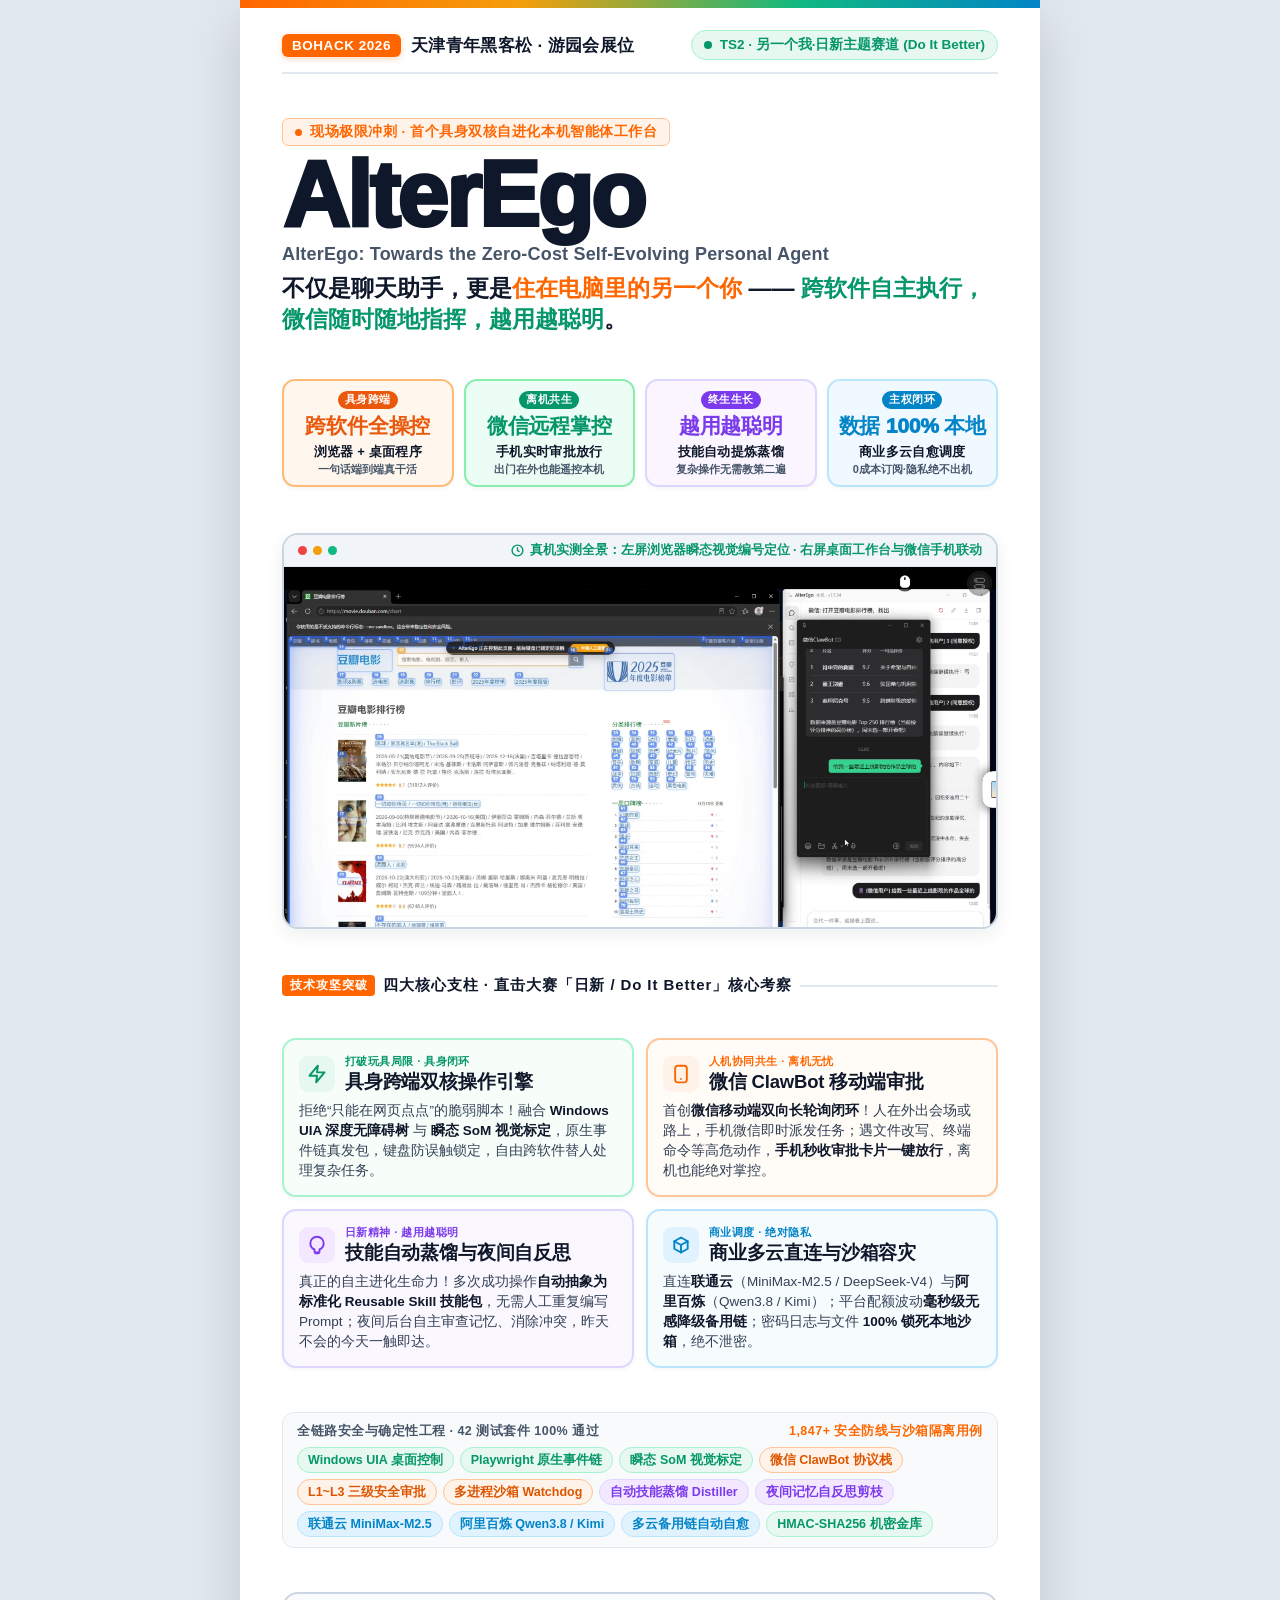
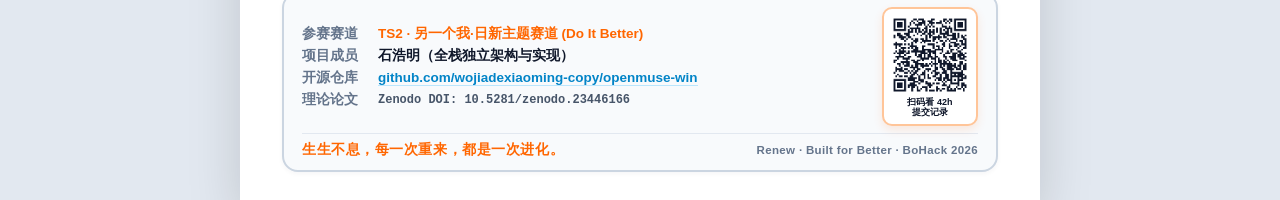
==== commit 779bec97: "feat(ui): 展架核心板块全面升级为具身跨端、微信移动共生与终身自进化四大硬核支柱" ====
--- a/ui-redesign/x展架/X展架-AlterEgo.html
+++ b/ui-redesign/x展架/X展架-AlterEgo.html
@@ -4,11 +4,11 @@
 <meta charset="UTF-8">
 <meta name="viewport" content="width=device-width, initial-scale=1">
 <title>AlterEgo · BoHack 2026 X 展架（80×180cm 活力亮色现场展位版）</title>
-<link rel="icon" href="data:image/svg+xml,<svg xmlns='http://www.w3.org/2000/svg' viewBox='0 0 24 24'><rect width='24' height='24' rx='6' fill='%23FF6B00'/><text x='12' y='17' font-size='14' font-family='sans-serif' font-weight='800' fill='white' text-anchor='middle'>A</text></svg>">
+<link rel="icon" href="data:image/svg+xml,<svg xmlns='http://www.w3.org/2000/svg' viewBox='0 0 24 24'><rect width='24' height='24' rx='6' fill='%23FF6600'/><text x='12' y='17' font-size='14' font-family='sans-serif' font-weight='800' fill='white' text-anchor='middle'>A</text></svg>">
 <style>
   :root {
-    /* 现场展位活力配色体系（白底 + 亮绿 + 亮橙 + 极高对比度） */
-    --bg-page: #F8FAFC;
+    /* 现场展位活力配色体系（纯净白底 + 亮橙 + 亮绿 + 极高对比度） */
+    --bg-page: #FFFFFF;
     --bg-card: #FFFFFF;
     
     /* 核心主打色：亮橙 & 亮绿 */
@@ -40,9 +40,8 @@
     /* 边框与投影 */
     --border-light: #E2E8F0;
     --border-card: #CBD5E1;
-    --shadow-sm: 0 2px 4px rgba(15, 23, 42, 0.04);
-    --shadow-md: 0 6px 16px rgba(15, 23, 42, 0.06);
-    --shadow-lg: 0 12px 28px rgba(15, 23, 42, 0.09);
+    --shadow-sm: 0 2px 5px rgba(15, 23, 42, 0.04);
+    --shadow-md: 0 6px 18px rgba(15, 23, 42, 0.07);
   }
 
   * { margin:0; padding:0; box-sizing:border-box; }
@@ -70,7 +69,7 @@
     box-shadow: 0 20px 50px rgba(0, 0, 0, 0.15);
   }
 
-  /* 顶部与底部的明快活力几何色彩饰条 */
+  /* 顶部活力色彩饰条 */
   .poster::before {
     content: "";
     position: absolute;
@@ -89,7 +88,7 @@
     justify-content: space-between;
   }
 
-  /* ===== 1. 顶部活动条（完全对齐现场展会风格） ===== */
+  /* ===== 1. 顶部活动条 ===== */
   .topbar {
     display: flex;
     justify-content: space-between;
@@ -141,7 +140,7 @@
     flex: none;
   }
 
-  /* ===== 2. Hero 标题区（大字、高对比度） ===== */
+  /* ===== 2. Hero 标题区 ===== */
   .hero {
     padding: 10px 0 6px;
     flex: none;
@@ -198,7 +197,7 @@
     font-weight: 900;
   }
 
-  /* ===== 3. 42小时核心硬核指标看板 (DO IT BETTER 亮色大色块) ===== */
+  /* ===== 3. 四大核心王牌看板 (突显真正干货，拒绝虚行数与小错误码) ===== */
   .metric-board {
     margin: 4px 0 10px;
     display: grid;
@@ -211,58 +210,72 @@
     flex-direction: column;
     align-items: center;
     text-align: center;
-    padding: 8px 4px 7px;
-    border-radius: 12px;
+    padding: 10px 6px 9px;
+    border-radius: 13px;
     position: relative;
     box-shadow: var(--shadow-sm);
   }
   
-  /* 4色明快卡片（与现场大屏亮绿、展架亮橙完全呼应） */
   .metric-item.c-orange {
     background: #FFF7ED;
     border: 2px solid #FDBA74;
   }
+  .metric-item.c-orange .tag-pill { background: #EA580C; color: #FFFFFF; }
   .metric-item.c-orange .metric-val { color: #EA580C; }
 
   .metric-item.c-green {
     background: #ECFDF5;
     border: 2px solid #86EFAC;
   }
+  .metric-item.c-green .tag-pill { background: #059669; color: #FFFFFF; }
   .metric-item.c-green .metric-val { color: #059669; }
 
   .metric-item.c-blue {
     background: #F0F9FF;
     border: 2px solid #BAE6FD;
   }
+  .metric-item.c-blue .tag-pill { background: #0284C7; color: #FFFFFF; }
   .metric-item.c-blue .metric-val { color: #0284C7; }
 
   .metric-item.c-purple {
     background: #FAF5FF;
     border: 2px solid #DDD6FE;
   }
+  .metric-item.c-purple .tag-pill { background: #7C3AED; color: #FFFFFF; }
   .metric-item.c-purple .metric-val { color: #7C3AED; }
 
+  .tag-pill {
+    font-size: 10.5px;
+    font-weight: 900;
+    padding: 2px 7px;
+    border-radius: 999px;
+    letter-spacing: 0.04em;
+    margin-bottom: 5px;
+    text-transform: uppercase;
+  }
+
   .metric-val {
-    font-size: 26.5px;
+    font-size: 21px;
     font-weight: 950;
-    line-height: 1.1;
-    letter-spacing: -0.02em;
+    line-height: 1.15;
+    letter-spacing: -0.01em;
   }
   .metric-lbl {
     font-size: 13px;
     font-weight: 800;
     color: var(--text-title);
-    margin-top: 3px;
+    margin-top: 4px;
     letter-spacing: 0.02em;
   }
   .metric-sub {
     font-size: 11px;
     font-weight: 600;
     color: var(--text-secondary);
-    margin-top: 1px;
-  }
-
-  /* ===== 4. 真机实测工作台展区（白底微灰卡片 + 亮色顶条） ===== */
+    margin-top: 2px;
+    line-height: 1.25;
+  }
+
+  /* ===== 4. 真机实测工作台展区 ===== */
   .shot-wrap {
     margin: 2px 0 12px;
     background: #FFFFFF;
@@ -312,7 +325,7 @@
     background: #F8FAFC;
   }
 
-  /* ===== 5. 核心四大能力矩阵（高对比亮色卡片） ===== */
+  /* ===== 5. 核心四大能力矩阵（硬核实力干货展开） ===== */
   .section-tag {
     font-size: 15px;
     font-weight: 900;
@@ -356,7 +369,6 @@
     box-shadow: var(--shadow-sm);
   }
   
-  /* 四大卡片亮绿色与亮橙色区分体系 */
   .card.card-orange {
     border-color: var(--orange-border);
     background: #FFFBF7;
@@ -625,37 +637,41 @@
       <section class="hero">
         <div class="tagline-eyebrow">
           <div class="badge-dot"></div>
-          <span>42 小时现场极限重构 · Windows 原生单机自进化 AI Agent</span>
+          <span>现场极限冲刺 · 首个具身双核自进化本机智能体工作台</span>
         </div>
         <h1 class="main-title">AlterEgo</h1>
         <div class="subtitle-en">AlterEgo: Towards the Zero-Cost Self-Evolving Personal Agent</div>
         <p class="hero-claim">
-          大脑直连<strong>多云商业模型矩阵</strong>，
-          <em>执行与隐私永远留在你的本机</em>。
+          不仅是聊天助手，更是<strong>住在电脑里的另一个你</strong> —— 
+          <em>跨软件自主执行，微信随时随地指挥，越用越聪明</em>。
         </p>
       </section>
 
-      <!-- 3. 42小时核心硬核指标看板 (DO IT BETTER 亮橙亮绿醒目看板) -->
+      <!-- 3. 四大核心王牌看板 (硬核干货能力，拒绝虚代码行数与小错误码) -->
       <section class="metric-board">
         <div class="metric-item c-orange">
-          <div class="metric-val">+41,869</div>
-          <div class="metric-lbl">现场代码净增</div>
-          <div class="metric-sub">净增 273 文件 (+84%)</div>
+          <span class="tag-pill">具身跨端</span>
+          <div class="metric-val">跨软件全操控</div>
+          <div class="metric-lbl">浏览器 + 桌面程序</div>
+          <div class="metric-sub">一句话端到端真干活</div>
         </div>
         <div class="metric-item c-green">
-          <div class="metric-val">0.15 ms</div>
-          <div class="metric-lbl">双级热计算直出</div>
-          <div class="metric-sub">感知提速 1800+ 倍</div>
+          <span class="tag-pill">离机共生</span>
+          <div class="metric-val">微信远程掌控</div>
+          <div class="metric-lbl">手机实时审批放行</div>
+          <div class="metric-sub">出门在外也能遥控本机</div>
+        </div>
+        <div class="metric-item c-purple">
+          <span class="tag-pill">终生生长</span>
+          <div class="metric-val">越用越聪明</div>
+          <div class="metric-lbl">技能自动提炼蒸馏</div>
+          <div class="metric-sub">复杂操作无需教第二遍</div>
         </div>
         <div class="metric-item c-blue">
-          <div class="metric-val">0 ms / 100%</div>
-          <div class="metric-lbl">403 零延迟自愈</div>
-          <div class="metric-sub">额度耗尽自动切流</div>
-        </div>
-        <div class="metric-item c-purple">
-          <div class="metric-val">98%</div>
-          <div class="metric-lbl">SPA 真实发包率</div>
-          <div class="metric-sub">瞬态 SoM + 原生事件</div>
+          <span class="tag-pill">主权闭环</span>
+          <div class="metric-val">数据 100% 本地</div>
+          <div class="metric-lbl">商业多云自愈调度</div>
+          <div class="metric-sub">0成本订阅·隐私绝不出机</div>
         </div>
       </section>
 
@@ -669,80 +685,80 @@
           </div>
           <div class="shot-status-badge">
             <svg width="13" height="13" viewBox="0 0 24 24" fill="none" stroke="currentColor" stroke-width="2.5"><circle cx="12" cy="12" r="10"/><path d="M12 6v6l4 2"/></svg>
-            <span>现场真机实测 · 浏览器瞬态 SoM 视觉标记 + 微信移动端双向协同</span>
+            <span>真机实测全景：左屏浏览器瞬态视觉编号定位 · 右屏桌面工作台与微信手机联动</span>
           </div>
         </div>
         <img class="shot-img" src="assets/live_demo.jpg" alt="AlterEgo 现场真机实测录屏：浏览器 SoM 视觉标记与微信协同">
       </section>
 
-      <!-- 5. 核心四大能力矩阵（亮橙与亮绿高对比） -->
+      <!-- 5. 核心四大能力矩阵（硬核实力干货展开） -->
       <div class="section-tag">
-        <div class="section-tag-badge">42H 现场技术突破</div>
-        <span>四大核心战役 · 全量自研硬核实现</span>
+        <div class="section-tag-badge">技术攻坚突破</div>
+        <span>四大核心支柱 · 直击大赛「日新 / Do It Better」核心考察</span>
       </div>
 
       <section class="grid">
-        <!-- 卡片 1：亮绿色 (双级热计算体系) -->
+        <!-- 卡片 1：具身双核引擎 (亮绿色) -->
         <div class="card card-green">
           <div class="card-top">
             <div class="card-icon">
               <svg viewBox="0 0 24 24"><polygon points="13 2 3 14 12 14 11 22 21 10 12 10 13 2"/></svg>
             </div>
             <div class="card-titles">
-              <span class="card-badge">独创自研 · 极速计算</span>
-              <h3>双级热计算体系</h3>
+              <span class="card-badge">打破玩具局限 · 具身闭环</span>
+              <h3>具身跨端双核操作引擎</h3>
             </div>
           </div>
           <p>
-            工具调用级 <b>L1 内存热计算缓存</b> 结合 <b>300s 长连接池</b>，只读探测工具 <b>0.15ms 直出</b>（提速 1800+ 倍）；键鼠写操作精准解耦失效，彻底消除 3.2s 冷启动握手。
+            拒绝“只能在网页点点”的脆弱脚本！融合 <b>Windows UIA 深度无障碍树</b> 与 <b>瞬态 SoM 视觉标定</b>，原生事件链真发包，键盘防误触锁定，自由跨软件替人处理复杂任务。
           </p>
         </div>
 
-        <!-- 卡片 2：亮橙色 (多云协同与403自愈) -->
+        <!-- 卡片 2：微信移动端协同 (亮橙色) -->
         <div class="card card-orange">
           <div class="card-top">
             <div class="card-icon">
-              <svg viewBox="0 0 24 24"><path d="M12 3l8 4.5v9L12 21l-8-4.5v-9L12 3z"/><path d="M12 12l8-4.5M12 12v9M12 12L4 7.5"/></svg>
+              <svg viewBox="0 0 24 24"><rect x="5" y="2" width="14" height="20" rx="3"/><line x1="12" y1="18" x2="12.01" y2="18"/></svg>
             </div>
             <div class="card-titles">
-              <span class="card-badge">商业多云 · 容灾接管</span>
-              <h3>403 零延迟自愈降级</h3>
+              <span class="card-badge">人机协同共生 · 离机无忧</span>
+              <h3>微信 ClawBot 移动端审批</h3>
             </div>
           </div>
           <p>
-            直连<b>联通云</b>（MiniMax-M2.5 / DeepSeek-V4）与<b>阿里百炼</b>（Qwen3.8 / Kimi）。内核识别 403 免费配额耗尽硬错误，<b>0ms 跳过无效重试</b>无缝转移下游健康模型。
+            首创<b>微信移动端双向长轮询闭环</b>！人在外出会场或路上，手机微信即时派发任务；遇文件改写、终端命令等高危动作，<b>手机秒收审批卡片一键放行</b>，离机也能绝对掌控。
           </p>
         </div>
 
-        <!-- 卡片 3：清新青绿 (微信移动端审批闭环) -->
-        <div class="card card-green">
-          <div class="card-top">
-            <div class="card-icon">
-              <svg viewBox="0 0 24 24"><rect x="5" y="2" width="14" height="20" rx="3"/><line x1="12" y1="18" x2="12.01" y2="18"/></svg>
-            </div>
-            <div class="card-titles">
-              <span class="card-badge">离机掌控 · 双向授权</span>
-              <h3>微信移动端审批闭环</h3>
-            </div>
-          </div>
-          <p>
-            微信扫码绑定，原生 <b>iLink 长轮询</b>；终端特权命令、批量文件修改等高危动作<b>秒级推手机审批卡片</b>，手机微信点放行，本地无缝解锁执行，离机依然安心。
-          </p>
-        </div>
-
-        <!-- 卡片 4：优雅亮紫 (沙箱硬隔离与自进化) -->
+        <!-- 卡片 3：终生自进化体系 (优雅亮紫) -->
         <div class="card card-purple">
           <div class="card-top">
             <div class="card-icon">
               <svg viewBox="0 0 24 24"><path d="M12 2a8 8 0 0 0-8 8c0 3.3 2 6.2 5 7.4V20a1 1 0 0 0 1 1h4a1 1 0 0 0 1-1v-2.6c3-1.2 5-4.1 5-7.4a8 8 0 0 0-8-8z"/><line x1="10" y1="22" x2="14" y2="22"/></svg>
             </div>
             <div class="card-titles">
-              <span class="card-badge">沙箱隔离 · 终身进化</span>
-              <h3>进程硬隔离与技能蒸馏</h3>
+              <span class="card-badge">日新精神 · 越用越聪明</span>
+              <h3>技能自动蒸馏与夜间自反思</h3>
             </div>
           </div>
           <p>
-            子智能体独立 <b>multiprocessing 进程沙箱</b>，配内存看门狗与强杀回收；高频成功交互<b>自动蒸馏 Reusable Skill 技能包</b>，夜间自反思剪枝，长期运行永不退化。
+            真正的自主进化生命力！多次成功操作<b>自动抽象为标准化 Reusable Skill 技能包</b>，无需人工重复编写 Prompt；夜间后台自主审查记忆、消除冲突，昨天不会的今天一触即达。
+          </p>
+        </div>
+
+        <!-- 卡片 4：商业多云与绝对隐私 (科技湛蓝) -->
+        <div class="card card-blue">
+          <div class="card-top">
+            <div class="card-icon">
+              <svg viewBox="0 0 24 24"><path d="M12 3l8 4.5v9L12 21l-8-4.5v-9L12 3z"/><path d="M12 12l8-4.5M12 12v9M12 12L4 7.5"/></svg>
+            </div>
+            <div class="card-titles">
+              <span class="card-badge">商业调度 · 绝对隐私</span>
+              <h3>商业多云直连与沙箱容灾</h3>
+            </div>
+          </div>
+          <p>
+            直连<b>联通云</b>（MiniMax-M2.5 / DeepSeek-V4）与<b>阿里百炼</b>（Qwen3.8 / Kimi）；平台配额波动<b>毫秒级无感降级备用链</b>；密码日志与文件 <b>100% 锁死本地沙箱</b>，绝不泄密。
           </p>
         </div>
       </section>
@@ -750,22 +766,22 @@
       <!-- 6. 技术栈微徽章体系 -->
       <section class="stack-box">
         <div class="stack-header">
-          <span>硬核全栈技术栈 · 42 测试套件 100% 自动化通过</span>
-          <span class="tech-highlight">1,847+ 安全与性能防护用例</span>
+          <span>全链路安全与确定性工程 · 42 测试套件 100% 通过</span>
+          <span class="tech-highlight">1,847+ 安全防线与沙箱隔离用例</span>
         </div>
         <div class="chips">
-          <span class="chip c-green">Python 3.12</span>
-          <span class="chip c-green">双级 L1 内存热计算</span>
-          <span class="chip c-green">300s HTTP Keep-Alive</span>
-          <span class="chip c-orange">联通云 MiniMax-M2.5</span>
-          <span class="chip c-orange">阿里百炼 Qwen3.8 / Kimi</span>
-          <span class="chip c-orange">403 零延迟自愈降级</span>
-          <span class="chip c-blue">Playwright 原生事件链</span>
-          <span class="chip c-blue">瞬态 SoM 视觉标记</span>
-          <span class="chip c-green">微信 ClawBot / iLink</span>
-          <span class="chip c-purple">Windows UIA 桌面控制</span>
-          <span class="chip c-purple">SQLite WAL 增量检查点</span>
-          <span class="chip c-purple">HMAC-SHA256 机密保险箱</span>
+          <span class="chip c-green">Windows UIA 桌面控制</span>
+          <span class="chip c-green">Playwright 原生事件链</span>
+          <span class="chip c-green">瞬态 SoM 视觉标定</span>
+          <span class="chip c-orange">微信 ClawBot 协议栈</span>
+          <span class="chip c-orange">L1~L3 三级安全审批</span>
+          <span class="chip c-orange">多进程沙箱 Watchdog</span>
+          <span class="chip c-purple">自动技能蒸馏 Distiller</span>
+          <span class="chip c-purple">夜间记忆自反思剪枝</span>
+          <span class="chip c-blue">联通云 MiniMax-M2.5</span>
+          <span class="chip c-blue">阿里百炼 Qwen3.8 / Kimi</span>
+          <span class="chip c-blue">多云备用链自动自愈</span>
+          <span class="chip c-green">HMAC-SHA256 机密金库</span>
         </div>
       </section>
 
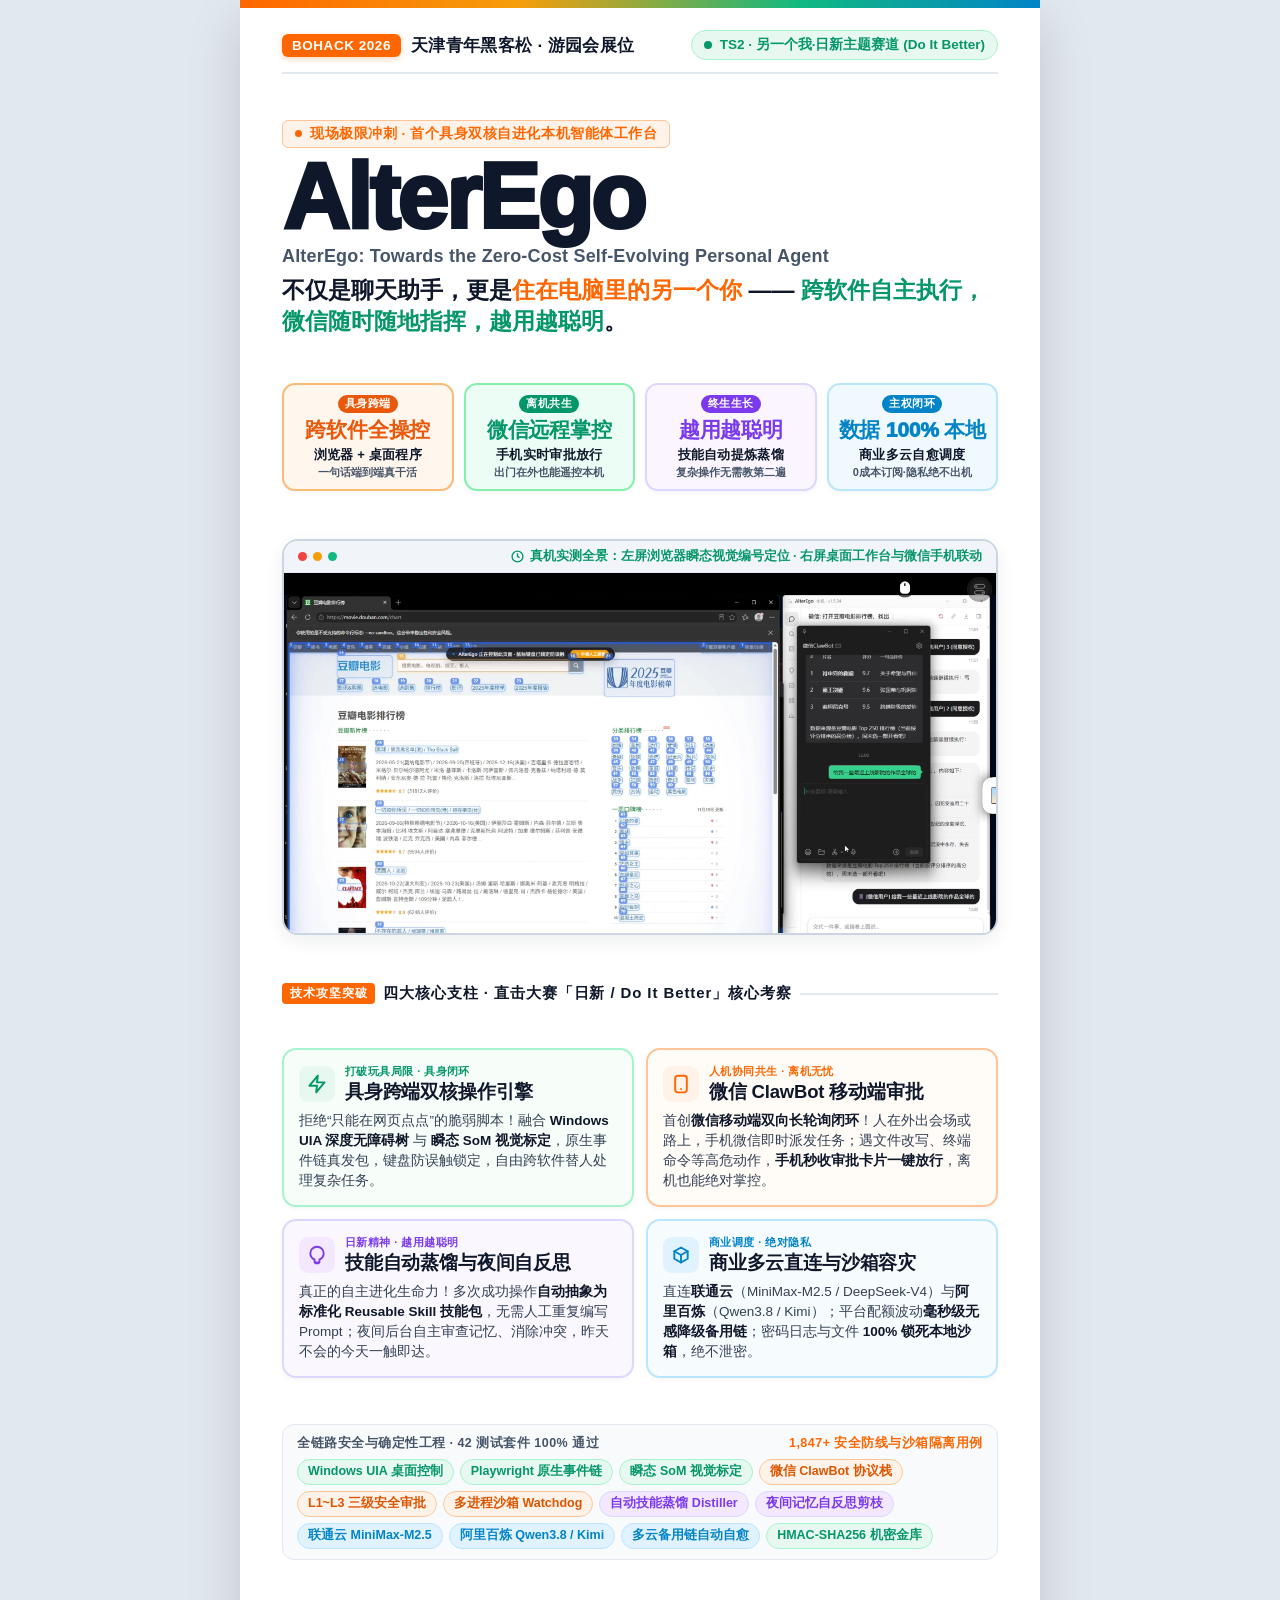
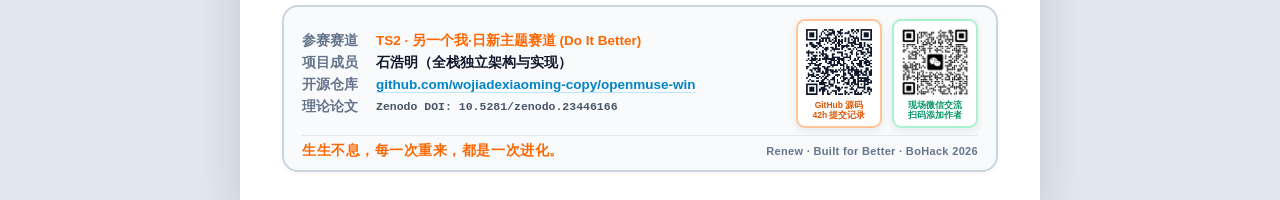
==== commit cdca6fc3: "feat(ui): 展架底部新增现场微信交流二维码，与GitHub源码并排展示" ====
--- a/ui-redesign/x展架/X展架-AlterEgo.html
+++ b/ui-redesign/x展架/X展架-AlterEgo.html
@@ -197,7 +197,7 @@
     font-weight: 900;
   }
 
-  /* ===== 3. 四大核心王牌看板 (突显真正干货，拒绝虚行数与小错误码) ===== */
+  /* ===== 3. 四大核心王牌看板 ===== */
   .metric-board {
     margin: 4px 0 10px;
     display: grid;
@@ -325,7 +325,7 @@
     background: #F8FAFC;
   }
 
-  /* ===== 5. 核心四大能力矩阵（硬核实力干货展开） ===== */
+  /* ===== 5. 核心四大能力矩阵 ===== */
   .section-tag {
     font-size: 15px;
     font-weight: 900;
@@ -502,12 +502,12 @@
   .chip.c-blue { border-color: var(--blue-border); background: var(--blue-soft); color: var(--blue); }
   .chip.c-purple { border-color: var(--purple-border); background: var(--purple-soft); color: var(--purple); }
 
-  /* ===== 7. 底部展台信息与现场扫码区 ===== */
+  /* ===== 7. 底部展台信息与现场双二维码区（GitHub + 微信） ===== */
   .footer {
     background: #F8FAFC;
     border: 2px solid var(--border-card);
     border-radius: 16px;
-    padding: 13px 18px 11px;
+    padding: 12px 18px 10px;
     box-shadow: var(--shadow-sm);
     flex: none;
   }
@@ -515,7 +515,7 @@
     display: flex;
     justify-content: space-between;
     align-items: center;
-    gap: 16px;
+    gap: 14px;
   }
   .footer-meta {
     flex: 1;
@@ -529,7 +529,7 @@
     font-size: 13.5px;
   }
   .meta-k {
-    width: 76px;
+    width: 74px;
     color: var(--text-muted);
     font-weight: 700;
   }
@@ -547,54 +547,71 @@
   }
   .meta-v.paper {
     font-family: monospace;
-    font-size: 12px;
+    font-size: 11.5px;
     color: var(--text-secondary);
   }
 
+  /* 双二维码展示组（GitHub 仓库 + 作者微信） */
+  .qr-group {
+    display: flex;
+    gap: 10px;
+    align-items: center;
+    flex: none;
+  }
   .qr-box {
-    width: 96px;
+    width: 86px;
     display: flex;
     flex-direction: column;
     align-items: center;
     background: #FFFFFF;
-    padding: 6px;
-    border-radius: 10px;
+    padding: 5px;
+    border-radius: 9px;
+    box-shadow: 0 3px 8px rgba(15, 23, 42, 0.08);
+    flex: none;
+  }
+  .qr-box.qr-repo {
     border: 2px solid var(--orange-border);
-    box-shadow: 0 4px 10px rgba(255, 102, 0, 0.12);
-    flex: none;
+  }
+  .qr-box.qr-wechat {
+    border: 2px solid var(--green-border);
   }
   .qr-box img {
-    width: 80px;
-    height: 80px;
+    width: 72px;
+    height: 72px;
     display: block;
     object-fit: contain;
   }
   .qr-box span {
-    font-size: 9px;
-    color: var(--text-title);
+    font-size: 8.5px;
     font-weight: 900;
     margin-top: 3px;
     text-align: center;
-    line-height: 1.1;
+    line-height: 1.15;
+  }
+  .qr-box.qr-repo span {
+    color: var(--orange-dark);
+  }
+  .qr-box.qr-wechat span {
+    color: var(--green);
   }
 
   .slogan-banner {
     margin-top: 7px;
-    padding-top: 7px;
+    padding-top: 6px;
     border-top: 1.5px solid var(--border-light);
     display: flex;
     justify-content: space-between;
     align-items: center;
   }
   .slogan-cn {
-    font-size: 14px;
+    font-size: 13.5px;
     font-weight: 900;
     color: var(--orange);
     letter-spacing: 0.04em;
   }
   .slogan-en {
     color: var(--text-muted);
-    font-size: 11.5px;
+    font-size: 11px;
     font-weight: 700;
     letter-spacing: 0.03em;
   }
@@ -647,7 +664,7 @@
         </p>
       </section>
 
-      <!-- 3. 四大核心王牌看板 (硬核干货能力，拒绝虚代码行数与小错误码) -->
+      <!-- 3. 四大核心王牌看板 -->
       <section class="metric-board">
         <div class="metric-item c-orange">
           <span class="tag-pill">具身跨端</span>
@@ -675,7 +692,7 @@
         </div>
       </section>
 
-      <!-- 4. 高保真真机实测工作台展区（现场真机大图） -->
+      <!-- 4. 高保真真机实测工作台展区 -->
       <section class="shot-wrap">
         <div class="shot-header">
           <div class="shot-dots">
@@ -691,7 +708,7 @@
         <img class="shot-img" src="assets/live_demo.jpg" alt="AlterEgo 现场真机实测录屏：浏览器 SoM 视觉标记与微信协同">
       </section>
 
-      <!-- 5. 核心四大能力矩阵（硬核实力干货展开） -->
+      <!-- 5. 核心四大能力矩阵 -->
       <div class="section-tag">
         <div class="section-tag-badge">技术攻坚突破</div>
         <span>四大核心支柱 · 直击大赛「日新 / Do It Better」核心考察</span>
@@ -785,7 +802,7 @@
         </div>
       </section>
 
-      <!-- 7. 底部展台信息与现场扫码区 -->
+      <!-- 7. 底部展台信息与现场双二维码区（GitHub + 微信） -->
       <footer class="footer">
         <div class="footer-body">
           <div class="footer-meta">
@@ -807,10 +824,16 @@
             </div>
           </div>
 
-          <!-- 评委现场扫码 -->
-          <div class="qr-box">
-            <img src="assets/repo_qr.png" alt="GitHub 仓库二维码">
-            <span>扫码看 42h<br>提交记录</span>
+          <!-- 双二维码：GitHub 开源 + 作者微信扫码 -->
+          <div class="qr-group">
+            <div class="qr-box qr-repo">
+              <img src="assets/repo_qr.png" alt="GitHub 仓库二维码">
+              <span>GitHub 源码<br>42h 提交记录</span>
+            </div>
+            <div class="qr-box qr-wechat">
+              <img src="assets/wechat_qr.png" alt="作者微信二维码">
+              <span>现场微信交流<br>扫码添加作者</span>
+            </div>
           </div>
         </div>
 
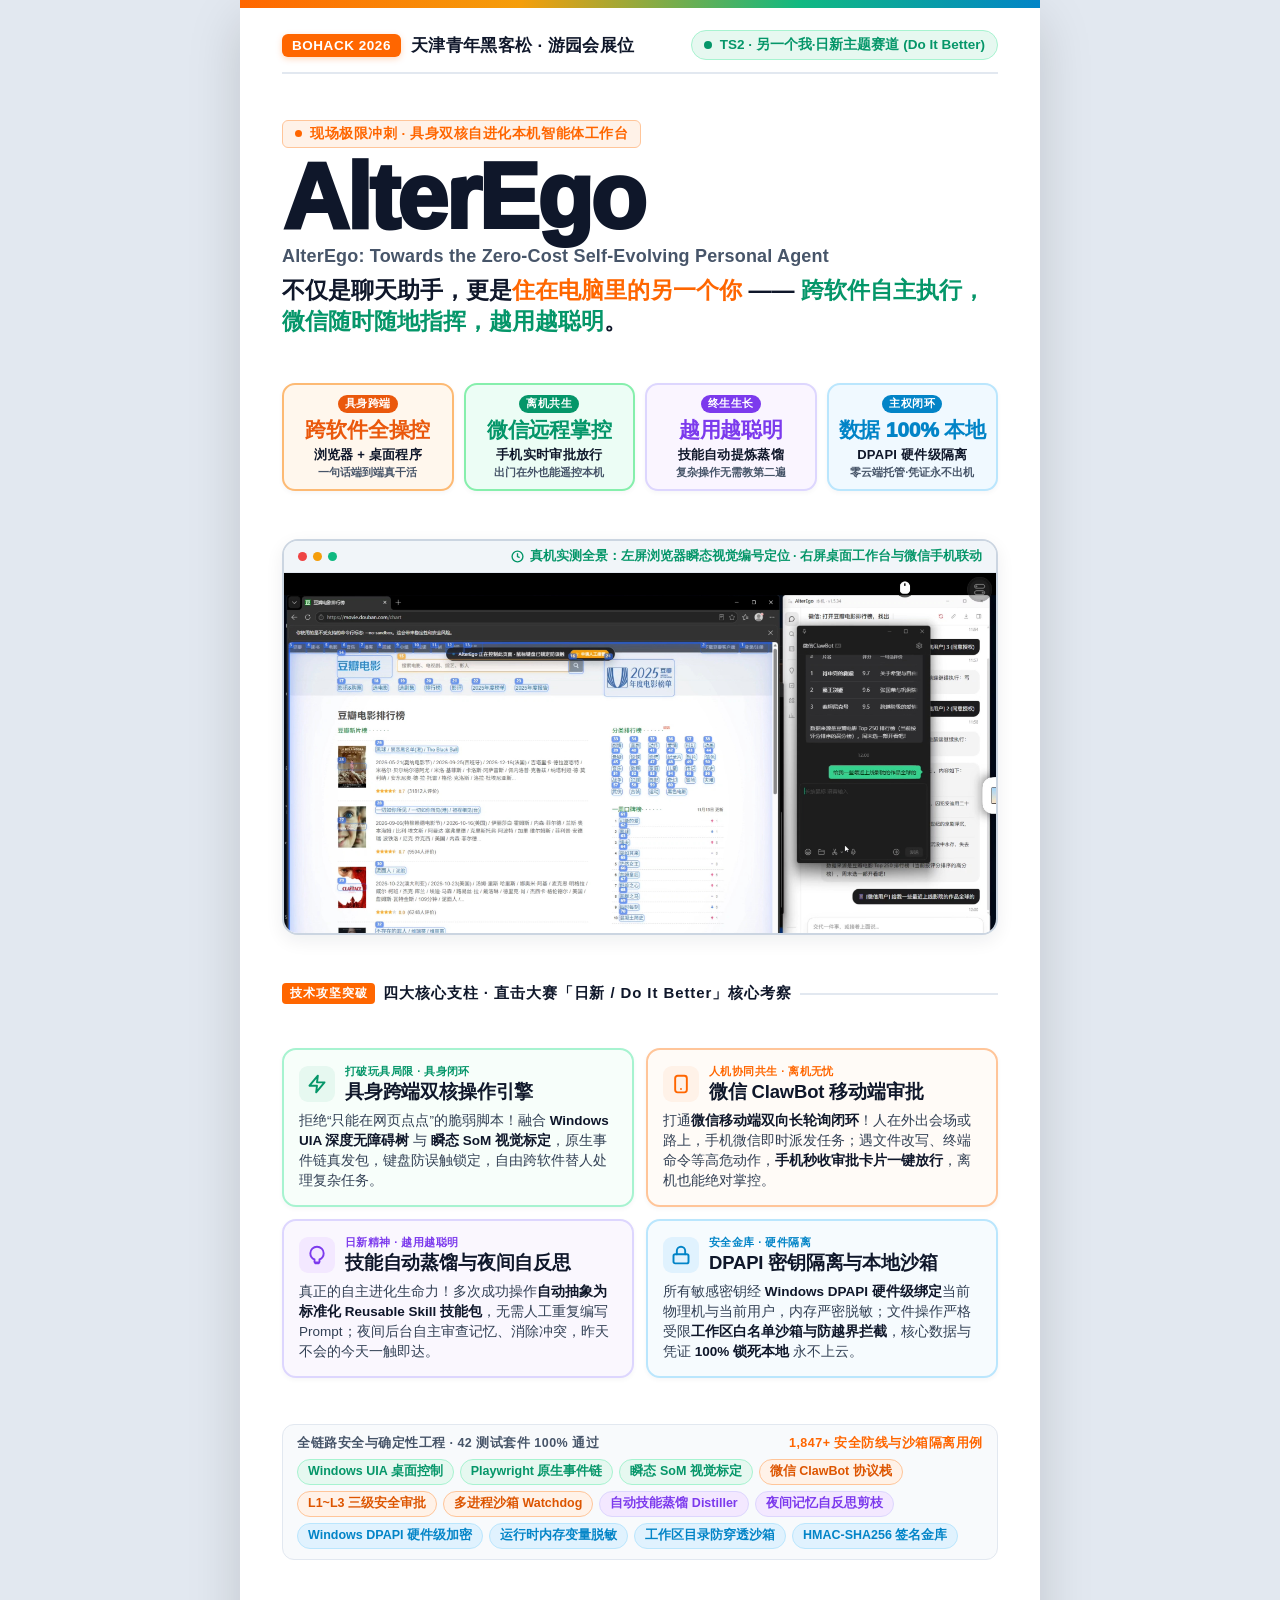
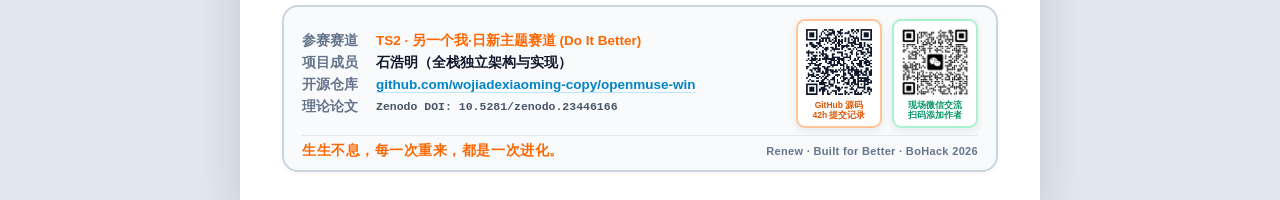
==== commit 9f2ee868: "style(stand): refine X-stand copy to focus on DPAPI hardware key isolation and remove buzzwords" ====
--- a/ui-redesign/x展架/X展架-AlterEgo.html
+++ b/ui-redesign/x展架/X展架-AlterEgo.html
@@ -654,7 +654,7 @@
       <section class="hero">
         <div class="tagline-eyebrow">
           <div class="badge-dot"></div>
-          <span>现场极限冲刺 · 首个具身双核自进化本机智能体工作台</span>
+          <span>现场极限冲刺 · 具身双核自进化本机智能体工作台</span>
         </div>
         <h1 class="main-title">AlterEgo</h1>
         <div class="subtitle-en">AlterEgo: Towards the Zero-Cost Self-Evolving Personal Agent</div>
@@ -687,8 +687,8 @@
         <div class="metric-item c-blue">
           <span class="tag-pill">主权闭环</span>
           <div class="metric-val">数据 100% 本地</div>
-          <div class="metric-lbl">商业多云自愈调度</div>
-          <div class="metric-sub">0成本订阅·隐私绝不出机</div>
+          <div class="metric-lbl">DPAPI 硬件级隔离</div>
+          <div class="metric-sub">零云端托管·凭证永不出机</div>
         </div>
       </section>
 
@@ -743,7 +743,7 @@
             </div>
           </div>
           <p>
-            首创<b>微信移动端双向长轮询闭环</b>！人在外出会场或路上，手机微信即时派发任务；遇文件改写、终端命令等高危动作，<b>手机秒收审批卡片一键放行</b>，离机也能绝对掌控。
+            打通<b>微信移动端双向长轮询闭环</b>！人在外出会场或路上，手机微信即时派发任务；遇文件改写、终端命令等高危动作，<b>手机秒收审批卡片一键放行</b>，离机也能绝对掌控。
           </p>
         </div>
 
@@ -763,19 +763,19 @@
           </p>
         </div>
 
-        <!-- 卡片 4：商业多云与绝对隐私 (科技湛蓝) -->
+        <!-- 卡片 4：DPAPI 密钥硬件隔离与本地沙箱 (科技湛蓝) -->
         <div class="card card-blue">
           <div class="card-top">
             <div class="card-icon">
-              <svg viewBox="0 0 24 24"><path d="M12 3l8 4.5v9L12 21l-8-4.5v-9L12 3z"/><path d="M12 12l8-4.5M12 12v9M12 12L4 7.5"/></svg>
+              <svg viewBox="0 0 24 24"><rect x="3" y="11" width="18" height="11" rx="2" ry="2"/><path d="M7 11V7a5 5 0 0 1 10 0v4"/></svg>
             </div>
             <div class="card-titles">
-              <span class="card-badge">商业调度 · 绝对隐私</span>
-              <h3>商业多云直连与沙箱容灾</h3>
+              <span class="card-badge">安全金库 · 硬件隔离</span>
+              <h3>DPAPI 密钥隔离与本地沙箱</h3>
             </div>
           </div>
           <p>
-            直连<b>联通云</b>（MiniMax-M2.5 / DeepSeek-V4）与<b>阿里百炼</b>（Qwen3.8 / Kimi）；平台配额波动<b>毫秒级无感降级备用链</b>；密码日志与文件 <b>100% 锁死本地沙箱</b>，绝不泄密。
+            所有敏感密钥经 <b>Windows DPAPI 硬件级绑定</b>当前物理机与当前用户，内存严密脱敏；文件操作严格受限<b>工作区白名单沙箱与防越界拦截</b>，核心数据与凭证 <b>100% 锁死本地</b> 永不上云。
           </p>
         </div>
       </section>
@@ -795,10 +795,10 @@
           <span class="chip c-orange">多进程沙箱 Watchdog</span>
           <span class="chip c-purple">自动技能蒸馏 Distiller</span>
           <span class="chip c-purple">夜间记忆自反思剪枝</span>
-          <span class="chip c-blue">联通云 MiniMax-M2.5</span>
-          <span class="chip c-blue">阿里百炼 Qwen3.8 / Kimi</span>
-          <span class="chip c-blue">多云备用链自动自愈</span>
-          <span class="chip c-green">HMAC-SHA256 机密金库</span>
+          <span class="chip c-blue">Windows DPAPI 硬件级加密</span>
+          <span class="chip c-blue">运行时内存变量脱敏</span>
+          <span class="chip c-blue">工作区目录防穿透沙箱</span>
+          <span class="chip c-blue">HMAC-SHA256 签名金库</span>
         </div>
       </section>
 
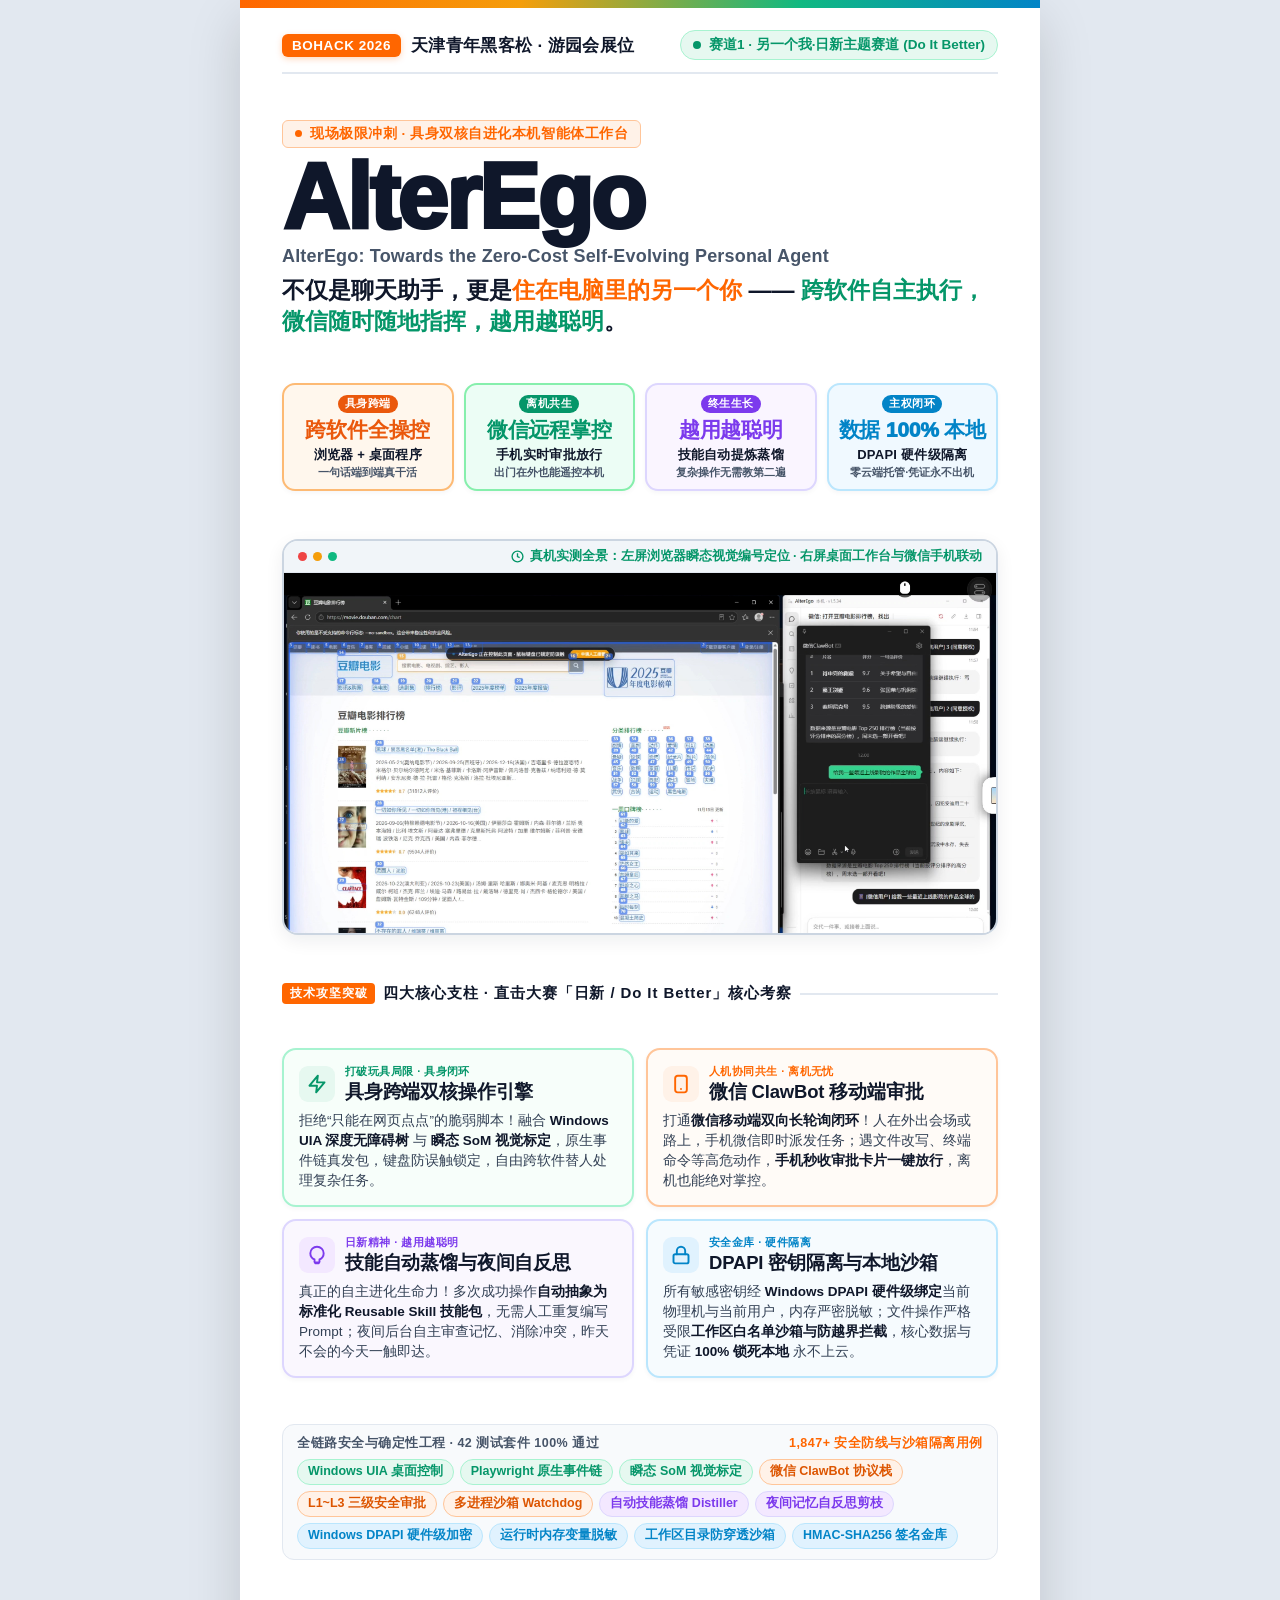
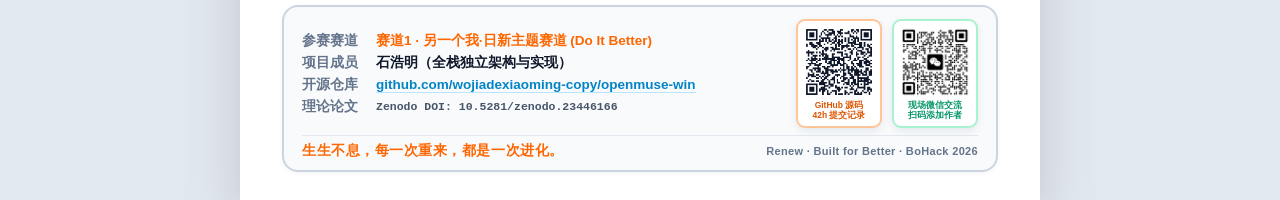
==== commit e58b7be4: "fix(track): correct track identifier to Track 1" ====
--- a/ui-redesign/x展架/X展架-AlterEgo.html
+++ b/ui-redesign/x展架/X展架-AlterEgo.html
@@ -646,7 +646,7 @@
         </div>
         <div class="track-pill">
           <div class="dot"></div>
-          <span>TS2 · 另一个我·日新主题赛道 (Do It Better)</span>
+          <span>赛道1 · 另一个我·日新主题赛道 (Do It Better)</span>
         </div>
       </header>
 
@@ -808,7 +808,7 @@
           <div class="footer-meta">
             <div class="meta-row">
               <div class="meta-k">参赛赛道</div>
-              <div class="meta-v highlight">TS2 · 另一个我·日新主题赛道 (Do It Better)</div>
+              <div class="meta-v highlight">赛道1 · 另一个我·日新主题赛道 (Do It Better)</div>
             </div>
             <div class="meta-row">
               <div class="meta-k">项目成员</div>
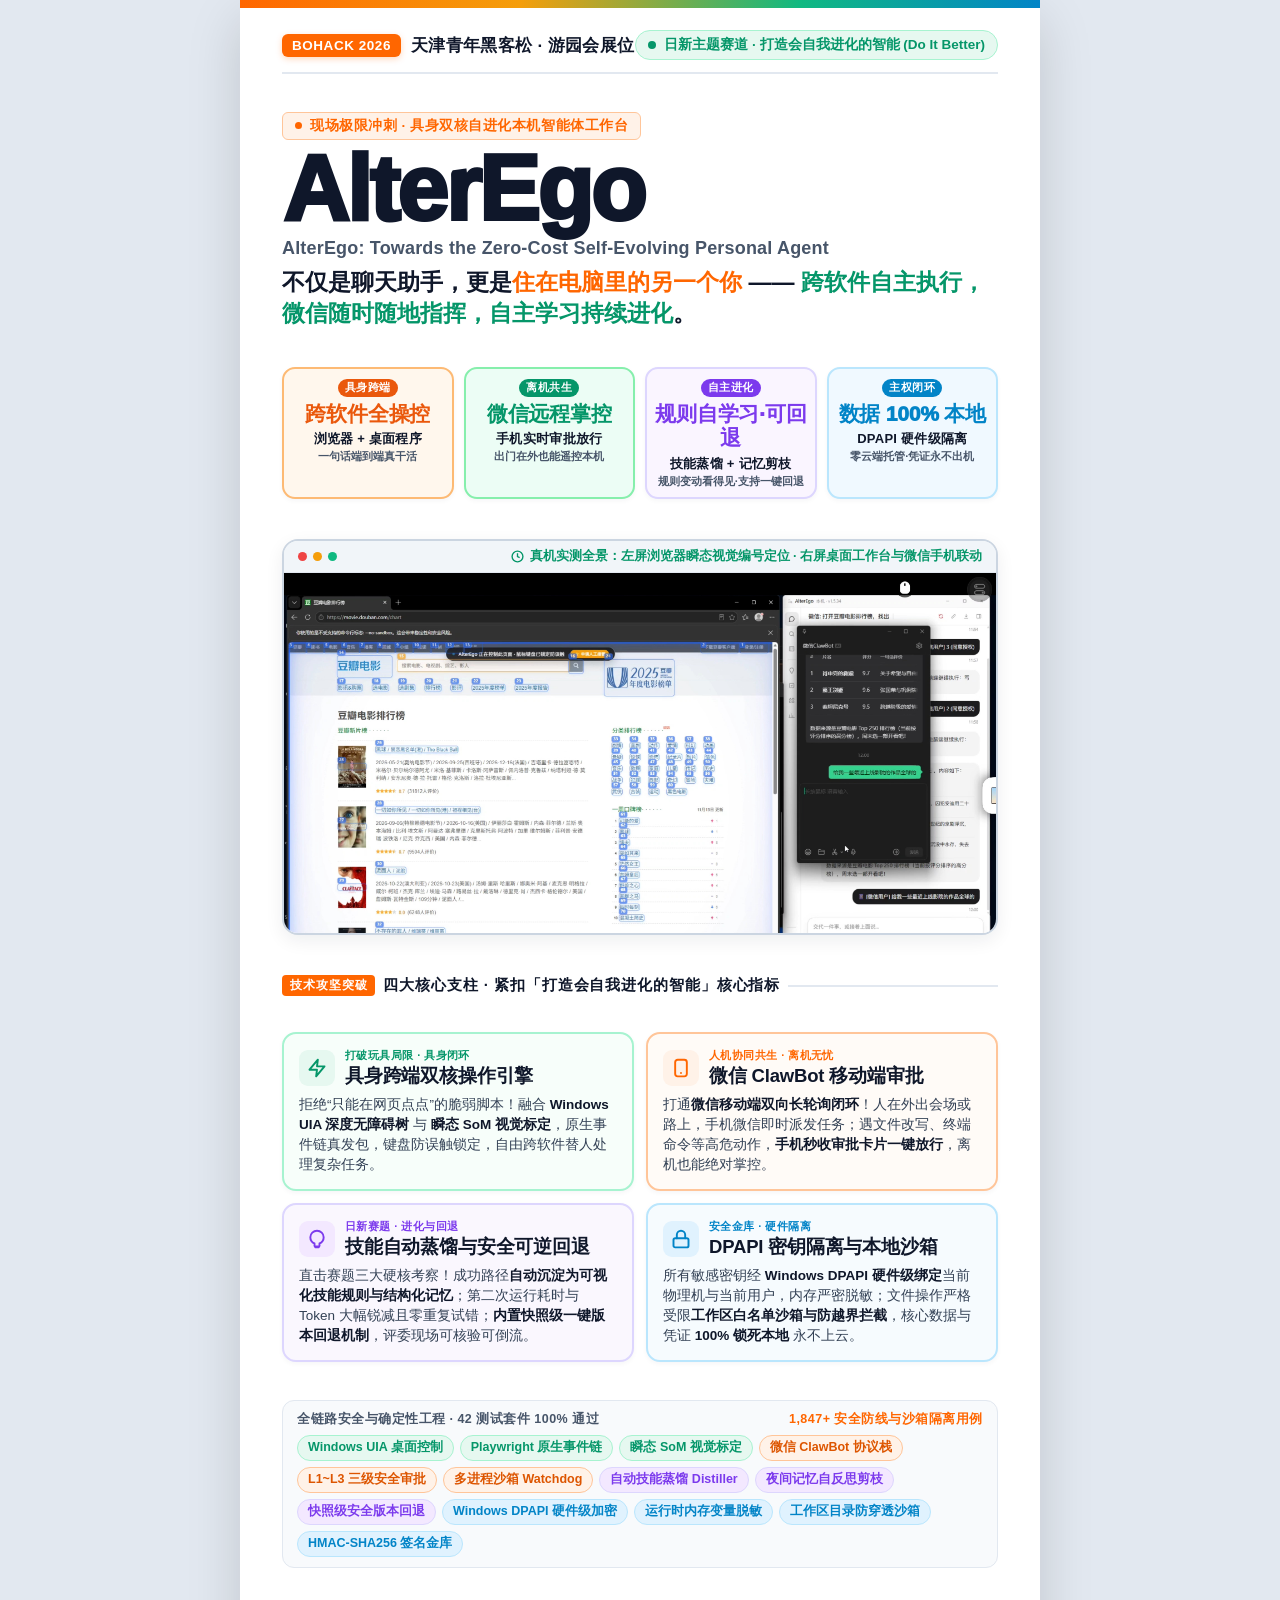
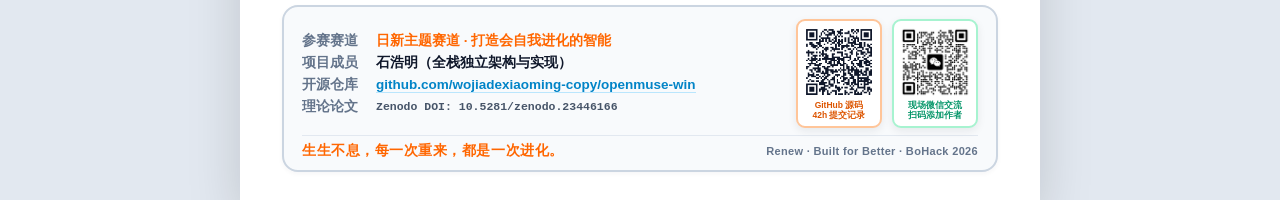
==== commit ea7db237: "style(stand): align X-stand copy with official rubric of 日新主题赛道" ====
--- a/ui-redesign/x展架/X展架-AlterEgo.html
+++ b/ui-redesign/x展架/X展架-AlterEgo.html
@@ -646,7 +646,7 @@
         </div>
         <div class="track-pill">
           <div class="dot"></div>
-          <span>赛道1 · 另一个我·日新主题赛道 (Do It Better)</span>
+          <span>日新主题赛道 · 打造会自我进化的智能 (Do It Better)</span>
         </div>
       </header>
 
@@ -660,7 +660,7 @@
         <div class="subtitle-en">AlterEgo: Towards the Zero-Cost Self-Evolving Personal Agent</div>
         <p class="hero-claim">
           不仅是聊天助手，更是<strong>住在电脑里的另一个你</strong> —— 
-          <em>跨软件自主执行，微信随时随地指挥，越用越聪明</em>。
+          <em>跨软件自主执行，微信随时随地指挥，自主学习持续进化</em>。
         </p>
       </section>
 
@@ -679,10 +679,10 @@
           <div class="metric-sub">出门在外也能遥控本机</div>
         </div>
         <div class="metric-item c-purple">
-          <span class="tag-pill">终生生长</span>
-          <div class="metric-val">越用越聪明</div>
-          <div class="metric-lbl">技能自动提炼蒸馏</div>
-          <div class="metric-sub">复杂操作无需教第二遍</div>
+          <span class="tag-pill">自主进化</span>
+          <div class="metric-val">规则自学习·可回退</div>
+          <div class="metric-lbl">技能蒸馏 + 记忆剪枝</div>
+          <div class="metric-sub">规则变动看得见·支持一键回退</div>
         </div>
         <div class="metric-item c-blue">
           <span class="tag-pill">主权闭环</span>
@@ -711,7 +711,7 @@
       <!-- 5. 核心四大能力矩阵 -->
       <div class="section-tag">
         <div class="section-tag-badge">技术攻坚突破</div>
-        <span>四大核心支柱 · 直击大赛「日新 / Do It Better」核心考察</span>
+        <span>四大核心支柱 · 紧扣「打造会自我进化的智能」核心指标</span>
       </div>
 
       <section class="grid">
@@ -754,12 +754,12 @@
               <svg viewBox="0 0 24 24"><path d="M12 2a8 8 0 0 0-8 8c0 3.3 2 6.2 5 7.4V20a1 1 0 0 0 1 1h4a1 1 0 0 0 1-1v-2.6c3-1.2 5-4.1 5-7.4a8 8 0 0 0-8-8z"/><line x1="10" y1="22" x2="14" y2="22"/></svg>
             </div>
             <div class="card-titles">
-              <span class="card-badge">日新精神 · 越用越聪明</span>
-              <h3>技能自动蒸馏与夜间自反思</h3>
+              <span class="card-badge">日新赛题 · 进化与回退</span>
+              <h3>技能自动蒸馏与安全可逆回退</h3>
             </div>
           </div>
           <p>
-            真正的自主进化生命力！多次成功操作<b>自动抽象为标准化 Reusable Skill 技能包</b>，无需人工重复编写 Prompt；夜间后台自主审查记忆、消除冲突，昨天不会的今天一触即达。
+            直击赛题三大硬核考察！成功路径<b>自动沉淀为可视化技能规则与结构化记忆</b>；第二次运行耗时与 Token 大幅锐减且零重复试错；<b>内置快照级一键版本回退机制</b>，评委现场可核验可倒流。
           </p>
         </div>
 
@@ -795,6 +795,7 @@
           <span class="chip c-orange">多进程沙箱 Watchdog</span>
           <span class="chip c-purple">自动技能蒸馏 Distiller</span>
           <span class="chip c-purple">夜间记忆自反思剪枝</span>
+          <span class="chip c-purple">快照级安全版本回退</span>
           <span class="chip c-blue">Windows DPAPI 硬件级加密</span>
           <span class="chip c-blue">运行时内存变量脱敏</span>
           <span class="chip c-blue">工作区目录防穿透沙箱</span>
@@ -808,7 +809,7 @@
           <div class="footer-meta">
             <div class="meta-row">
               <div class="meta-k">参赛赛道</div>
-              <div class="meta-v highlight">赛道1 · 另一个我·日新主题赛道 (Do It Better)</div>
+              <div class="meta-v highlight">日新主题赛道 · 打造会自我进化的智能</div>
             </div>
             <div class="meta-row">
               <div class="meta-k">项目成员</div>
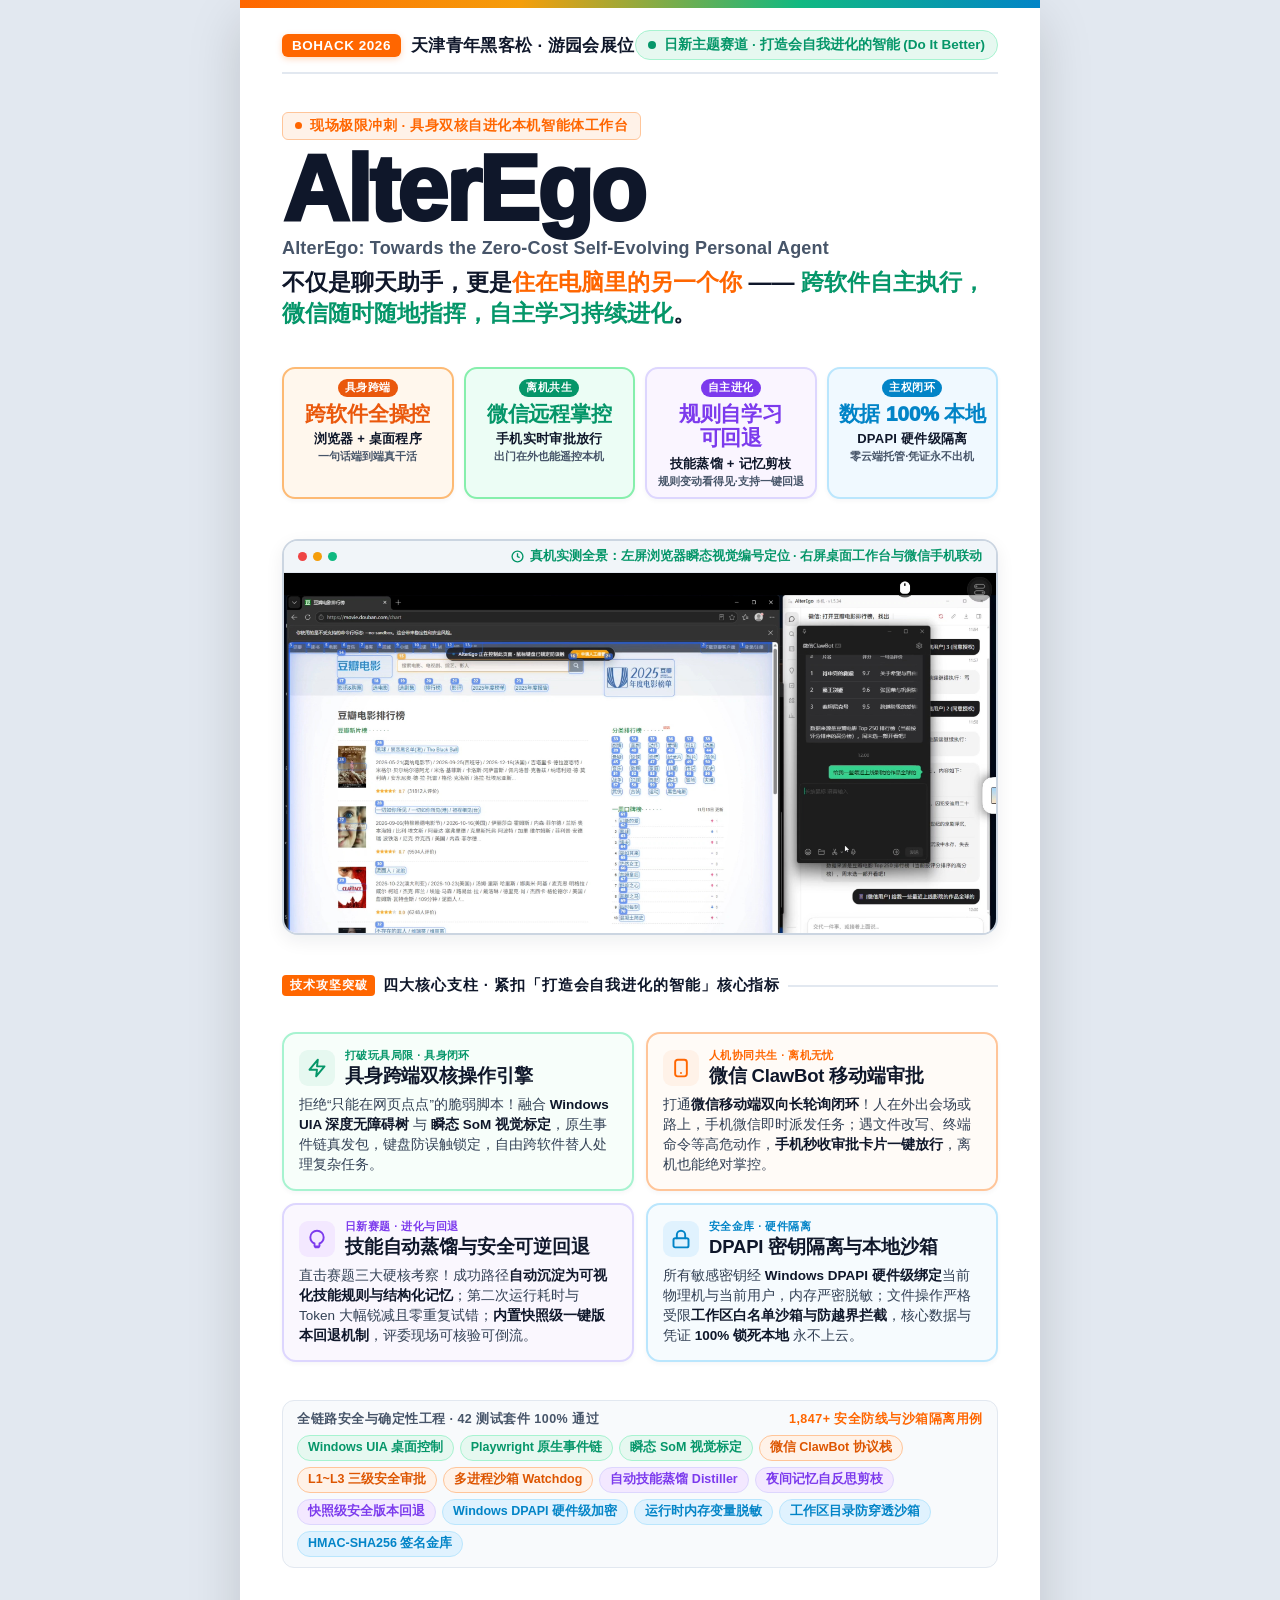
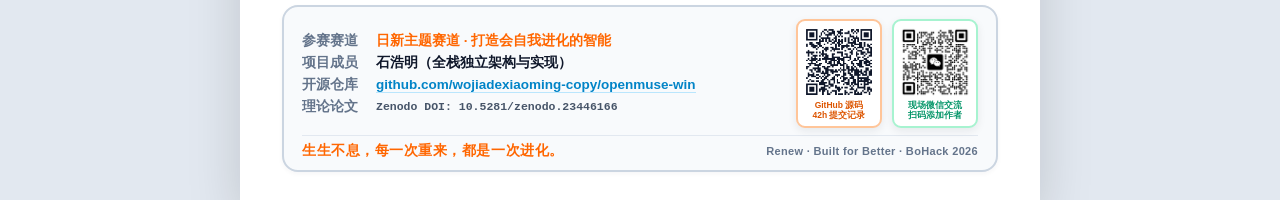
==== commit 77e05c3d: "style(stand): clean line break on 可回退 in metric board" ====
--- a/ui-redesign/x展架/X展架-AlterEgo.html
+++ b/ui-redesign/x展架/X展架-AlterEgo.html
@@ -680,7 +680,7 @@
         </div>
         <div class="metric-item c-purple">
           <span class="tag-pill">自主进化</span>
-          <div class="metric-val">规则自学习·可回退</div>
+          <div class="metric-val">规则自学习<br>可回退</div>
           <div class="metric-lbl">技能蒸馏 + 记忆剪枝</div>
           <div class="metric-sub">规则变动看得见·支持一键回退</div>
         </div>
